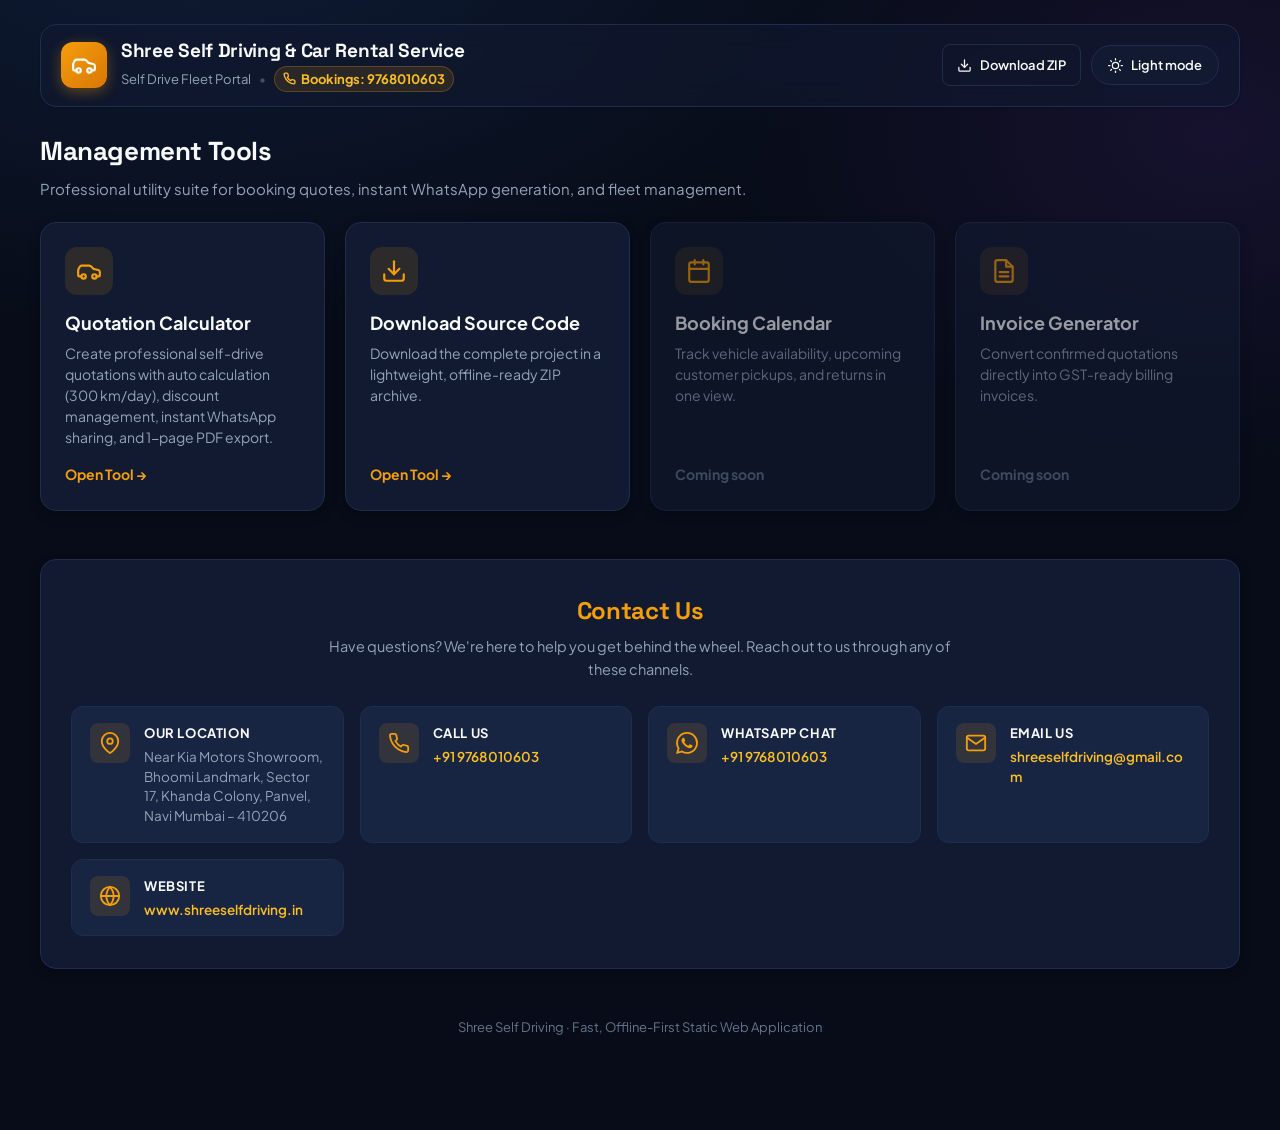
==== index.html @ ed334169 "Add files via upload" ====
<!DOCTYPE html>
<html lang="en">
<head>
<meta charset="utf-8">
<meta name="viewport" content="width=device-width, initial-scale=1">
<title>Shree Self Driving &amp; Car Rental Service - Tools Hub</title>
<link rel="stylesheet" href="styles.css">
<script src="theme.js"></script>
</head>
<body>
<div class="wrap">
  <!-- ================= BRAND BAR ================= -->
  <header class="brandbar">
    <div class="brand-left">
      <div class="brand-icon-badge" aria-hidden="true">
        <svg viewBox="0 0 24 24" fill="none" stroke="currentColor" stroke-width="2" stroke-linecap="round" stroke-linejoin="round">
          <path d="M19 17h2c.6 0 1-.4 1-1v-3c0-.9-.7-1.7-1.5-1.9C18.7 10.6 16 10 16 10s-1.3-1.4-2.2-2.3c-.5-.4-1.1-.7-1.8-.7H5c-.6 0-1.1.4-1.4.9l-1.5 2.8C2.1 10.8 2 11 2 11.2V16c0 .6.4 1 1 1h2"/>
          <circle cx="7" cy="17" r="2"/>
          <circle cx="17" cy="17" r="2"/>
        </svg>
      </div>
      <div class="brand-text">
        <h1>Shree Self Driving &amp; Car Rental Service</h1>
        <p>
          <span>Self Drive Fleet Portal</span>
          <span style="opacity:.4;">&bull;</span>
          <a href="tel:9768010603" class="brand-phone-pill" title="Call for Bookings / Enquiries">
            <svg viewBox="0 0 24 24" width="13" height="13" fill="none" stroke="currentColor" stroke-width="2.5" stroke-linecap="round" stroke-linejoin="round" aria-hidden="true"><path d="M22 16.92v3a2 2 0 0 1-2.18 2 19.79 19.79 0 0 1-8.63-3.07 19.5 19.5 0 0 1-6-6 19.79 19.79 0 0 1-3.07-8.67A2 2 0 0 1 4.11 2h3a2 2 0 0 1 2 1.72 12.84 12.84 0 0 0 .7 2.81 2 2 0 0 1-.45 2.11L8.09 9.91a16 16 0 0 0 6 6l1.27-1.27a2 2 0 0 1 2.11-.45 12.84 12.84 0 0 0 2.81.7A2 2 0 0 1 22 16.92z"/></svg>
            Bookings: 9768010603
          </a>
        </p>
      </div>
    </div>
    <div class="brand-actions">
      <a href="Shree-Quotation-Calculator.zip" download class="btn ghost" style="padding:7px 14px; font-size:13px;" title="Download complete source code ZIP">
        <svg viewBox="0 0 24 24" width="15" height="15" fill="none" stroke="currentColor" stroke-width="2" stroke-linecap="round" stroke-linejoin="round" aria-hidden="true"><path d="M21 15v4a2 2 0 0 1-2 2H5a2 2 0 0 1-2-2v-4"/><polyline points="7 10 12 15 17 10"/><line x1="12" y1="15" x2="12" y2="3"/></svg>
        Download ZIP
      </a>
      <button class="theme-toggle" type="button" data-theme-toggle aria-label="Toggle theme">Light mode</button>
    </div>
  </header>

  <!-- ================= HUB TITLE ================= -->
  <div class="hub-head">
    <h2>Management Tools</h2>
    <p>Professional utility suite for booking quotes, instant WhatsApp generation, and fleet management.</p>
  </div>

  <div class="tool-grid" id="tools"></div>

  <!-- ================= CONTACT US ================= -->
  <section class="contact-section card">
    <div class="contact-head">
      <h2>Contact Us</h2>
      <p>Have questions? We're here to help you get behind the wheel. Reach out to us through any of these channels.</p>
    </div>
    <div class="contact-grid">
      <div class="contact-item">
        <div class="c-icon" aria-hidden="true">
          <svg viewBox="0 0 24 24" fill="none" stroke="currentColor" stroke-width="2" stroke-linecap="round" stroke-linejoin="round"><path d="M21 10c0 7-9 13-9 13s-9-6-9-13a9 9 0 0 1 18 0z"/><circle cx="12" cy="10" r="3"/></svg>
        </div>
        <div class="c-info">
          <h4>Our Location</h4>
          <p>Near Kia Motors Showroom, Bhoomi Landmark, Sector 17, Khanda Colony, Panvel, Navi Mumbai &ndash; 410206</p>
        </div>
      </div>
      <div class="contact-item">
        <div class="c-icon" aria-hidden="true">
          <svg viewBox="0 0 24 24" fill="none" stroke="currentColor" stroke-width="2" stroke-linecap="round" stroke-linejoin="round"><path d="M22 16.92v3a2 2 0 0 1-2.18 2 19.79 19.79 0 0 1-8.63-3.07 19.5 19.5 0 0 1-6-6 19.79 19.79 0 0 1-3.07-8.67A2 2 0 0 1 4.11 2h3a2 2 0 0 1 2 1.72 12.84 12.84 0 0 0 .7 2.81 2 2 0 0 1-.45 2.11L8.09 9.91a16 16 0 0 0 6 6l1.27-1.27a2 2 0 0 1 2.11-.45 12.84 12.84 0 0 0 2.81.7A2 2 0 0 1 22 16.92z"/></svg>
        </div>
        <div class="c-info">
          <h4>Call Us</h4>
          <p><a href="tel:+919768010603">+91 9768010603</a></p>
        </div>
      </div>
      <div class="contact-item">
        <div class="c-icon" aria-hidden="true">
          <svg viewBox="0 0 24 24" fill="currentColor"><path d="M17.472 14.382c-.297-.149-1.758-.867-2.03-.967-.273-.099-.471-.148-.67.15-.197.297-.767.966-.94 1.164-.173.199-.347.223-.644.075-.297-.15-1.255-.463-2.39-1.475-.883-.788-1.48-1.761-1.653-2.059-.173-.297-.018-.458.13-.606.134-.133.298-.347.446-.52.149-.174.198-.298.298-.497.099-.198.05-.371-.025-.52-.075-.149-.669-1.612-.916-2.207-.242-.579-.487-.5-.669-.51-.173-.008-.371-.01-.57-.01-.198 0-.52.074-.792.372-.272.297-1.04 1.016-1.04 2.479 0 1.462 1.065 2.875 1.213 3.074.149.198 2.096 3.2 5.077 4.487.709.306 1.262.489 1.694.625.712.227 1.36.195 1.871.118.571-.085 1.758-.719 2.006-1.413.248-.694.248-1.289.173-1.413-.074-.124-.272-.198-.57-.347m-5.421 7.403h-.004a9.87 9.87 0 01-5.031-1.378l-.361-.214-3.741.982.998-3.648-.235-.374a9.86 9.86 0 01-1.51-5.26c.001-5.45 4.436-9.884 9.888-9.884 2.64 0 5.122 1.03 6.988 2.898a9.825 9.825 0 012.893 6.994c-.003 5.45-4.437 9.884-9.888 9.884m8.413-18.297A11.815 11.815 0 0012.05 0C5.495 0 .16 5.335.157 11.892c0 2.096.547 4.142 1.588 5.945L.057 24l6.305-1.654a11.882 11.882 0 005.683 1.448h.005c6.554 0 11.89-5.335 11.893-11.893a11.821 11.821 0 00-3.48-8.413Z"/></svg>
        </div>
        <div class="c-info">
          <h4>WhatsApp Chat</h4>
          <p><a href="https://wa.me/919768010603" target="_blank" rel="noopener">+91 9768010603</a></p>
        </div>
      </div>
      <div class="contact-item">
        <div class="c-icon" aria-hidden="true">
          <svg viewBox="0 0 24 24" fill="none" stroke="currentColor" stroke-width="2" stroke-linecap="round" stroke-linejoin="round"><path d="M4 4h16c1.1 0 2 .9 2 2v12c0 1.1-.9 2-2 2H4c-1.1 0-2-.9-2-2V6c0-1.1.9-2 2-2z"/><polyline points="22,6 12,13 2,6"/></svg>
        </div>
        <div class="c-info">
          <h4>Email Us</h4>
          <p><a href="mailto:shreeselfdriving@gmail.com">shreeselfdriving@gmail.com</a></p>
        </div>
      </div>
      <div class="contact-item">
        <div class="c-icon" aria-hidden="true">
          <svg viewBox="0 0 24 24" fill="none" stroke="currentColor" stroke-width="2" stroke-linecap="round" stroke-linejoin="round"><circle cx="12" cy="12" r="10"/><line x1="2" y1="12" x2="22" y2="12"/><path d="M12 2a15.3 15.3 0 0 1 4 10 15.3 15.3 0 0 1-4 10 15.3 15.3 0 0 1-4-10 15.3 15.3 0 0 1 4-10z"/></svg>
        </div>
        <div class="c-info">
          <h4>Website</h4>
          <p><a href="https://www.shreeselfdriving.in" target="_blank" rel="noopener">www.shreeselfdriving.in</a></p>
        </div>
      </div>
    </div>
  </section>

  <p class="foot">Shree Self Driving &middot; Fast, Offline-First Static Web Application</p>
</div>

<script>
(function () {
  'use strict';

  var TOOLS = [
    {
      svg: '<svg viewBox="0 0 24 24" fill="none" stroke="currentColor" stroke-width="2" stroke-linecap="round" stroke-linejoin="round"><path d="M19 17h2c.6 0 1-.4 1-1v-3c0-.9-.7-1.7-1.5-1.9C18.7 10.6 16 10 16 10s-1.3-1.4-2.2-2.3c-.5-.4-1.1-.7-1.8-.7H5c-.6 0-1.1.4-1.4.9l-1.5 2.8C2.1 10.8 2 11 2 11.2V16c0 .6.4 1 1 1h2"/><circle cx="7" cy="17" r="2"/><circle cx="17" cy="17" r="2"/></svg>',
      name: 'Quotation Calculator',
      desc: 'Create professional self-drive quotations with auto calculation (300 km/day), discount management, instant WhatsApp sharing, and 1-page PDF export.',
      href: 'quote/index.html'
    },
    {
      svg: '<svg viewBox="0 0 24 24" fill="none" stroke="currentColor" stroke-width="2" stroke-linecap="round" stroke-linejoin="round"><path d="M21 15v4a2 2 0 0 1-2 2H5a2 2 0 0 1-2-2v-4"/><polyline points="7 10 12 15 17 10"/><line x1="12" y1="15" x2="12" y2="3"/></svg>',
      name: 'Download Source Code',
      desc: 'Download the complete project in a lightweight, offline-ready ZIP archive.',
      href: 'Shree-Quotation-Calculator.zip'
    },
    {
      svg: '<svg viewBox="0 0 24 24" fill="none" stroke="currentColor" stroke-width="2" stroke-linecap="round" stroke-linejoin="round"><rect x="3" y="4" width="18" height="18" rx="2" ry="2"/><line x1="16" y1="2" x2="16" y2="6"/><line x1="8" y1="2" x2="8" y2="6"/><line x1="3" y1="10" x2="21" y2="10"/></svg>',
      name: 'Booking Calendar',
      desc: 'Track vehicle availability, upcoming customer pickups, and returns in one view.',
      soon: true
    },
    {
      svg: '<svg viewBox="0 0 24 24" fill="none" stroke="currentColor" stroke-width="2" stroke-linecap="round" stroke-linejoin="round"><path d="M14 2H6a2 2 0 0 0-2 2v16a2 2 0 0 0 2 2h12a2 2 0 0 0 2-2V8z"/><polyline points="14 2 14 8 20 8"/><line x1="16" y1="13" x2="8" y2="13"/><line x1="16" y1="17" x2="8" y2="17"/></svg>',
      name: 'Invoice Generator',
      desc: 'Convert confirmed quotations directly into GST-ready billing invoices.',
      soon: true
    }
  ];

  function esc(s) {
    return String(s == null ? '' : s).replace(/[&<>"']/g, function (c) {
      return { '&': '&amp;', '<': '&lt;', '>': '&gt;', '"': '&quot;', "'": '&#39;' }[c];
    });
  }

  var html = TOOLS.map(function (t) {
    var inner = '<div class="ti" aria-hidden="true">' + t.svg + '</div>' +
      '<h3>' + esc(t.name) + '</h3>' +
      '<p>' + esc(t.desc) + '</p>';
    if (t.soon) {
      return '<div class="card tool-card soon" aria-disabled="true">' + inner +
        '<span class="go">Coming soon</span></div>';
    }
    return '<a class="card tool-card" href="' + esc(t.href) + '">' + inner +
      '<span class="go">Open Tool &rarr;</span></a>';
  }).join('');

  document.getElementById('tools').innerHTML = html;
})();
</script>
</body>
</html>
---- styles.css ----
/* ==========================================================================
   SHREE SELF DRIVING - UI/UX PRO MAX DESIGN SYSTEM
   Automotive Luxury & High-Performance Self-Drive Quotation Calculator
   ========================================================================== */

@import url('https://fonts.googleapis.com/css2?family=Plus+Jakarta+Sans:wght@400;500;600;700;800&family=Space+Grotesk:wght@500;700;800&family=Space+Mono:wght@400;700&display=swap');

:root {
  /* Design System Tokens: Dark Theme (Default) */
  --font-main: 'Plus Jakarta Sans', system-ui, -apple-system, BlinkMacSystemFont, 'Segoe UI', Roboto, sans-serif;
  --font-display: 'Space Grotesk', var(--font-main);
  --font-mono: 'Space Mono', monospace;

  --bg: #070c18;
  --bg-subtle: #0d1527;
  --card: #111a30;
  --card-hover: #15203b;
  --card-surface: #172442;
  --border: #1e2d4d;
  --border-focus: #f59e0b;
  --border-light: rgba(255, 255, 255, 0.08);

  --text-main: #f8fafc;
  --text-muted: #94a3b8;
  --text-dim: #64748b;

  --primary: #1e293b;
  --accent: #f59e0b;
  --accent-hover: #d97706;
  --accent-gold: #fbbf24;
  --accent-glow: rgba(245, 158, 11, 0.22);

  --emerald: #10b981;
  --emerald-hover: #059669;
  --emerald-glow: rgba(16, 185, 129, 0.22);
  --emerald-bg: rgba(16, 185, 129, 0.12);

  --red: #ef4444;
  --red-bg: rgba(239, 68, 68, 0.12);
  --blue: #3b82f6;

  --input-bg: #0a1122;
  --input-border: #213052;
  --input-focus: #f59e0b;

  --shadow-sm: 0 1px 2px rgba(0, 0, 0, 0.2);
  --shadow-md: 0 4px 12px rgba(0, 0, 0, 0.3);
  --shadow-lg: 0 12px 32px rgba(0, 0, 0, 0.45);
  --shadow-glow: 0 0 25px rgba(245, 158, 11, 0.15);

  --radius-sm: 8px;
  --radius-md: 12px;
  --radius-lg: 16px;
  --radius-full: 9999px;

  /* Quotation Card (Pristine Luxury Sheet in both modes) */
  --q-bg: #ffffff;
  --q-text: #0f172a;
  --q-strong: #020617;
  --q-muted: #475569;
  --q-line: #e2e8f0;
  --q-row-hover: #f8fafc;
  --q-sub: #b45309;

  --transition-fast: 150ms cubic-bezier(0.4, 0, 0.2, 1);
  --transition-normal: 250ms cubic-bezier(0.4, 0, 0.2, 1);

  color-scheme: dark;
}

[data-theme="light"] {
  --bg: #f1f5f9;
  --bg-subtle: #e2e8f0;
  --card: #ffffff;
  --card-hover: #ffffff;
  --card-surface: #f8fafc;
  --border: #cbd5e1;
  --border-focus: #b45309;
  --border-light: rgba(0, 0, 0, 0.08);

  --text-main: #020617;
  --text-muted: #1e293b;
  --text-dim: #334155;

  --primary: #f8fafc;
  --accent: #b45309;
  --accent-hover: #92400e;
  --accent-gold: #b45309;
  --accent-glow: rgba(180, 83, 9, 0.2);

  --emerald: #047857;
  --emerald-hover: #065f46;
  --emerald-glow: rgba(4, 120, 87, 0.2);
  --emerald-bg: #d1fae5;

  --red: #b91c1c;
  --red-bg: #fee2e2;
  --blue: #1d4ed8;

  --input-bg: #ffffff;
  --input-border: #94a3b8;
  --input-focus: #b45309;

  --shadow-sm: 0 1px 3px rgba(15, 23, 42, 0.08);
  --shadow-md: 0 4px 14px rgba(15, 23, 42, 0.1);
  --shadow-lg: 0 14px 30px rgba(15, 23, 42, 0.14);
  --shadow-glow: 0 0 25px rgba(180, 83, 9, 0.14);

  --q-bg: #ffffff;
  --q-text: #020617;
  --q-strong: #000000;
  --q-muted: #1e293b;
  --q-line: #cbd5e1;
  --q-row-hover: #f1f5f9;
  --q-sub: #92400e;

  color-scheme: light;
}

[data-theme="light"] input,
[data-theme="light"] select,
[data-theme="light"] textarea {
  color: #020617 !important;
  font-weight: 600 !important;
  border-color: #94a3b8 !important;
}

[data-theme="light"] input::placeholder,
[data-theme="light"] textarea::placeholder {
  color: #64748b !important;
}

[data-theme="light"] .field > label {
  color: #0f172a !important;
  font-weight: 700 !important;
}

[data-theme="light"] .section-title {
  color: #92400e !important;
  font-weight: 800 !important;
  border-bottom-color: #cbd5e1 !important;
}

[data-theme="light"] .field-pill {
  background: #e2e8f0 !important;
  color: #0f172a !important;
  border-color: #94a3b8 !important;
  font-weight: 700 !important;
}

[data-theme="light"] .field-pill.accent {
  background: #fef3c7 !important;
  color: #92400e !important;
  border-color: #f59e0b !important;
}

[data-theme="light"] .chip .k {
  color: #334155 !important;
  font-weight: 800 !important;
}

[data-theme="light"] .chip .v {
  color: #020617 !important;
  font-weight: 800 !important;
}

[data-theme="light"] .q-row .lbl {
  color: #1e293b !important;
  font-weight: 600 !important;
}

[data-theme="light"] .q-row .val {
  color: #020617 !important;
  font-weight: 800 !important;
}

[data-theme="light"] .q-sec-title {
  color: #0f172a !important;
  font-weight: 800 !important;
  background: #f1f5f9 !important;
}

[data-theme="light"] .q-terms li {
  color: #1e293b !important;
  font-weight: 500 !important;
}

[data-theme="light"] .btn.ghost {
  border-color: #94a3b8 !important;
  color: #0f172a !important;
  font-weight: 700 !important;
}

/* ==========================================================================
   Base & Reset
   ========================================================================== */

*, *::before, *::after {
  box-sizing: border-box;
}

html, body {
  margin: 0;
  padding: 0;
  scroll-behavior: smooth;
}

body {
  font-family: var(--font-main);
  background-color: var(--bg);
  color: var(--text-main);
  line-height: 1.55;
  min-height: 100vh;
  -webkit-font-smoothing: antialiased;
  -moz-osx-font-smoothing: grayscale;
  background-image:
    radial-gradient(1200px 700px at 15% -10%, rgba(30, 58, 110, 0.35) 0%, transparent 60%),
    radial-gradient(900px 600px at 95% 15%, rgba(67, 34, 112, 0.25) 0%, transparent 55%),
    radial-gradient(600px 500px at 50% 110%, rgba(245, 158, 11, 0.06) 0%, transparent 60%);
  background-attachment: fixed;
}

[data-theme="light"] body {
  background-image:
    radial-gradient(1200px 700px at 15% -10%, rgba(219, 234, 254, 0.8) 0%, transparent 60%),
    radial-gradient(900px 600px at 95% 15%, rgba(254, 243, 199, 0.7) 0%, transparent 55%);
  background-attachment: fixed;
}

a {
  color: var(--accent);
  text-decoration: none;
  transition: color var(--transition-fast);
}

a:hover {
  color: var(--accent-gold);
}

button, input, select, textarea {
  font-family: inherit;
}

.mono-nums {
  font-variant-numeric: tabular-nums;
  letter-spacing: -0.2px;
}

.wrap {
  max-width: 1240px;
  margin: 0 auto;
  padding: 24px 20px 80px;
}

/* ==========================================================================
   Header & Brandbar
   ========================================================================== */

.brandbar {
  display: flex;
  align-items: center;
  justify-content: space-between;
  gap: 16px;
  padding: 14px 20px;
  background: rgba(17, 26, 48, 0.65);
  backdrop-filter: blur(12px);
  -webkit-backdrop-filter: blur(12px);
  border: 1px solid var(--border);
  border-radius: var(--radius-lg);
  margin-bottom: 24px;
  box-shadow: var(--shadow-sm);
}

[data-theme="light"] .brandbar {
  background: rgba(255, 255, 255, 0.8);
  border-color: var(--border);
}

.brand-left {
  display: flex;
  align-items: center;
  gap: 14px;
}

.brand-icon-badge {
  display: flex;
  align-items: center;
  justify-content: center;
  width: 46px;
  height: 46px;
  border-radius: var(--radius-md);
  background: linear-gradient(135deg, #f59e0b, #d97706);
  color: #ffffff;
  box-shadow: 0 4px 14px rgba(245, 158, 11, 0.35);
  flex-shrink: 0;
}

.brand-icon-badge svg {
  width: 26px;
  height: 26px;
}

.brand-text h1 {
  margin: 0;
  font-family: var(--font-display);
  font-size: 19px;
  font-weight: 800;
  letter-spacing: -0.3px;
  color: var(--text-main);
  line-height: 1.25;
}

.brand-text p {
  margin: 3px 0 0;
  font-size: 13px;
  color: var(--text-muted);
  display: flex;
  align-items: center;
  gap: 8px;
  flex-wrap: wrap;
}

.brand-phone-pill {
  display: inline-flex;
  align-items: center;
  gap: 5px;
  font-weight: 700;
  color: var(--accent-gold);
  background: rgba(245, 158, 11, 0.12);
  padding: 2px 8px;
  border-radius: var(--radius-full);
  border: 1px solid rgba(245, 158, 11, 0.25);
  transition: all var(--transition-fast);
}

.brand-phone-pill:hover {
  background: rgba(245, 158, 11, 0.22);
  color: #ffffff;
}

.brand-actions {
  display: flex;
  align-items: center;
  gap: 10px;
}

/* ==========================================================================
   Buttons & Interactive Elements
   ========================================================================== */

.btn {
  appearance: none;
  border: 1px solid transparent;
  cursor: pointer;
  font-weight: 600;
  font-size: 13.5px;
  padding: 10px 18px;
  min-height: 42px;
  border-radius: var(--radius-sm);
  background: var(--accent);
  color: #111827;
  display: inline-flex;
  align-items: center;
  justify-content: center;
  gap: 8px;
  white-space: nowrap;
  transition: all var(--transition-fast);
  box-shadow: var(--shadow-sm);
  user-select: none;
}

.btn:hover {
  background: var(--accent-hover);
  color: #ffffff;
  transform: translateY(-1.5px);
  box-shadow: 0 6px 16px rgba(245, 158, 11, 0.28);
}

.btn:active {
  transform: translateY(1px);
}

.btn:focus-visible {
  outline: none;
  box-shadow: 0 0 0 3px var(--accent-glow);
}

.btn:disabled {
  opacity: 0.55;
  cursor: not-allowed;
  transform: none !important;
  box-shadow: none !important;
}

.btn.ghost {
  background: transparent;
  border: 1px solid var(--border);
  color: var(--text-main);
  box-shadow: none;
}

.btn.ghost:hover {
  border-color: var(--accent);
  background: rgba(245, 158, 11, 0.08);
  color: var(--accent);
}


.btn-spinner {
  display: inline-block;
  width: 14px;
  height: 14px;
  border: 2.2px solid rgba(255, 255, 255, 0.35);
  border-top-color: #ffffff;
  border-radius: 50%;
  animation: btnSpin 0.65s linear infinite;
  margin-right: 6px;
  vertical-align: -2px;
}

@keyframes btnSpin {
  to { transform: rotate(360deg); }
}

.btn.wa {
  background: linear-gradient(135deg, #10b981 0%, #059669 100%);
  color: #ffffff;
  font-weight: 700;
  box-shadow: 0 4px 14px rgba(16, 185, 129, 0.35);
}

.btn.wa:hover {
  background: linear-gradient(135deg, #059669 0%, #047857 100%);
  box-shadow: 0 8px 20px rgba(16, 185, 129, 0.45);
}

.btn.pdf {
  background: linear-gradient(135deg, #3b82f6 0%, #2563eb 100%);
  color: #ffffff;
  font-weight: 700;
  box-shadow: 0 4px 14px rgba(59, 130, 246, 0.35);
}

.btn.pdf:hover {
  background: linear-gradient(135deg, #2563eb 0%, #1d4ed8 100%);
  box-shadow: 0 8px 20px rgba(59, 130, 246, 0.45);
}

.theme-toggle {
  background: var(--card);
  border: 1px solid var(--border);
  color: var(--text-main);
  border-radius: var(--radius-full);
  padding: 8px 16px;
  font-size: 13px;
  font-weight: 600;
  cursor: pointer;
  display: inline-flex;
  align-items: center;
  gap: 8px;
  min-height: 40px;
  transition: all var(--transition-fast);
}

.theme-toggle:hover {
  border-color: var(--accent);
  color: var(--accent);
  background: var(--card-hover);
}

.theme-toggle:focus-visible {
  outline: none;
  box-shadow: 0 0 0 3px var(--accent-glow);
}

/* ==========================================================================
   Cards & Layout
   ========================================================================== */

.card {
  background: var(--card);
  border: 1px solid var(--border);
  border-radius: var(--radius-lg);
  box-shadow: var(--shadow-md);
  transition: border-color var(--transition-fast), box-shadow var(--transition-fast);
}

.layout {
  display: grid;
  grid-template-columns: 1fr;
  gap: 28px;
  align-items: start;
}

@media (min-width: 1040px) {
  .layout {
    grid-template-columns: minmax(360px, 490px) minmax(0, 1fr);
    gap: 32px;
  }
  .preview-col {
    position: sticky;
    top: 24px;
  }
}

.panel {
  padding: 24px 26px;
  border-radius: var(--radius-lg);
}

/* ==========================================================================
   Form Controls & Modern Input System
   ========================================================================== */

.section-title {
  display: flex;
  align-items: center;
  gap: 8px;
  font-family: var(--font-display);
  font-size: 12px;
  text-transform: uppercase;
  letter-spacing: 1.2px;
  color: var(--accent);
  font-weight: 800;
  margin: 24px 0 14px;
  padding-bottom: 6px;
  border-bottom: 1px solid var(--border-light);
}

.section-title:first-child {
  margin-top: 0;
}

.section-title svg {
  width: 16px;
  height: 16px;
  color: var(--accent);
}

.field {
  margin-bottom: 16px;
  min-width: 0;
}

.field > label {
  display: block;
  font-size: 12.5px;
  font-weight: 600;
  color: var(--text-muted);
  margin-bottom: 6px;
  letter-spacing: 0.2px;
}

input[type="text"],
input[type="number"],
input[type="date"],
input[type="tel"],
textarea,
select {
  width: 100%;
  background: var(--input-bg);
  border: 1px solid var(--input-border);
  color: var(--text-main);
  border-radius: var(--radius-sm);
  padding: 11px 14px;
  font-size: 14.5px;
  font-weight: 500;
  min-height: 44px;
  transition: all var(--transition-fast);
  outline: none;
}

input[type="text"]::placeholder,
input[type="number"]::placeholder,
input[type="tel"]::placeholder,
textarea::placeholder {
  color: var(--text-dim);
  font-size: 13.5px;
}

input:hover, select:hover, textarea:hover {
  border-color: rgba(245, 158, 11, 0.4);
}

input:focus, select:focus, textarea:focus {
  border-color: var(--accent);
  box-shadow: 0 0 0 3px var(--accent-glow);
  background: var(--card-hover);
}

input[readonly] {
  background: rgba(0, 0, 0, 0.15);
  border-color: var(--border);
  cursor: not-allowed;
}

textarea {
  resize: vertical;
  min-height: 120px;
  line-height: 1.5;
}

.grid2 {
  display: grid;
  grid-template-columns: repeat(2, minmax(0, 1fr));
  gap: 14px;
}

/* Balanced Field Header & Badges */
.field-header {
  display: flex;
  justify-content: space-between;
  align-items: center;
  margin-bottom: 6px;
  min-height: 20px;
}

.field-header label {
  margin: 0 !important;
  font-size: 12.5px;
  font-weight: 600;
  color: var(--text-muted);
  letter-spacing: 0.2px;
}

.field-pill {
  font-size: 10.5px;
  font-weight: 700;
  color: var(--text-dim);
  background: rgba(255, 255, 255, 0.05);
  padding: 1px 7px;
  border-radius: var(--radius-full);
  border: 1px solid var(--border-light);
  white-space: nowrap;
}

[data-theme="light"] .field-pill {
  background: rgba(0, 0, 0, 0.04);
  color: var(--text-muted);
}

.field-pill.accent {
  color: var(--accent-gold);
  background: rgba(245, 158, 11, 0.12);
  border-color: rgba(245, 158, 11, 0.28);
}

/* KM Dual Composite Input Control */
.km-composite-input {
  display: flex;
  align-items: center;
  gap: 6px;
  background: var(--input-bg);
  border: 1px solid var(--input-border);
  border-radius: var(--radius-sm);
  padding: 3px 6px;
  min-height: 44px;
  transition: all var(--transition-fast);
}

.km-composite-input:focus-within {
  border-color: var(--accent);
  box-shadow: 0 0 0 3px var(--accent-glow);
  background: var(--card-hover);
}

.km-part-day {
  display: flex;
  align-items: center;
  width: 90px;
  flex-shrink: 0;
  background: rgba(245, 158, 11, 0.08);
  border: 1px solid rgba(245, 158, 11, 0.22);
  border-radius: 6px;
  padding: 0 4px;
}

.km-part-day input {
  width: 100% !important;
  border: none !important;
  background: transparent !important;
  padding: 5px 2px !important;
  min-height: 32px !important;
  font-size: 13.5px !important;
  font-weight: 800 !important;
  color: var(--accent-gold) !important;
  text-align: center !important;
  box-shadow: none !important;
  outline: none !important;
}

.km-arrow {
  color: var(--text-dim);
  font-weight: 800;
  font-size: 13px;
  flex-shrink: 0;
  user-select: none;
}

.km-part-total {
  display: flex;
  align-items: center;
  flex: 1;
  min-width: 0;
}

.km-part-total input {
  width: 100% !important;
  border: none !important;
  background: transparent !important;
  padding: 5px 4px !important;
  min-height: 32px !important;
  font-size: 14px !important;
  font-weight: 700 !important;
  color: var(--text-main) !important;
  box-shadow: none !important;
  outline: none !important;
}

.km-unit {
  font-size: 11px;
  font-weight: 700;
  color: var(--text-dim);
  padding-right: 4px;
  white-space: nowrap;
  user-select: none;
}

/* Date and 12-hour Time Picker System */
.dt {
  display: grid;
  grid-template-columns: minmax(0, 1.25fr) minmax(0, 1fr);
  gap: 10px;
}

.dt-time {
  display: flex;
  align-items: center;
  gap: 5px;
}

.dt-time select {
  padding: 10px 6px;
  text-align: center;
  font-weight: 600;
}

.dt-time .sep {
  color: var(--text-dim);
  font-weight: 800;
  font-size: 15px;
}

.dt-time .dt-hour { flex: 1; }
.dt-time .dt-min { flex: 1; }
.dt-time .dt-ampm { flex: 1.2; font-weight: 700; color: var(--accent); }

/* ==========================================================================
   Summary Widgets & Action Strip
   ========================================================================== */

.summary {
  display: grid;
  grid-template-columns: repeat(4, 1fr);
  gap: 10px;
  margin-bottom: 16px;
}

.chip {
  background: var(--card);
  border: 1px solid var(--border);
  border-radius: var(--radius-md);
  padding: 10px 14px;
  display: flex;
  flex-direction: column;
  justify-content: center;
  transition: all var(--transition-fast);
}

.chip:hover {
  border-color: rgba(245, 158, 11, 0.35);
  transform: translateY(-1px);
}

.chip .k {
  font-size: 10.5px;
  font-weight: 700;
  color: var(--text-muted);
  text-transform: uppercase;
  letter-spacing: 0.8px;
  margin-bottom: 2px;
}

.chip .v {
  font-size: 18px;
  font-weight: 800;
  color: var(--text-main);
  line-height: 1.2;
}

.actions {
  display: grid;
  grid-template-columns: 1fr 1fr;
  gap: 12px;
  margin-bottom: 20px;
}

.actions .btn {
  width: 100%;
  min-height: 44px;
}

.banner {
  display: none;
  gap: 10px;
  align-items: center;
  background: var(--red-bg);
  border: 1px solid rgba(239, 68, 68, 0.4);
  color: var(--red);
  border-radius: var(--radius-sm);
  padding: 12px 16px;
  margin-bottom: 16px;
  font-size: 13.5px;
  font-weight: 600;
  animation: slideDown 0.2s ease-out;
}

.banner.show {
  display: flex;
}

@keyframes slideDown {
  from { opacity: 0; transform: translateY(-6px); }
  to { opacity: 1; transform: translateY(0); }
}

/* ==========================================================================
   Quotation Preview Card (Master Luxury Sheet - Reference 1-Page A4 Design)
   ========================================================================== */

.quote-card {
  padding: 22px 24px 24px;
  background: #ffffff !important;
  color: #0f172a !important;
  border-radius: var(--radius-lg);
  box-shadow: 0 10px 30px rgba(0, 0, 0, 0.12);
  border: 1.5px solid #cbd5e1;
  font-size: 13px;
  position: relative;
  overflow: hidden;
  box-sizing: border-box;
  transition: all var(--transition-normal);
}

.q-ref-header {
  display: flex;
  justify-content: space-between;
  align-items: flex-start;
  padding-bottom: 8px;
  border-bottom: 2px solid #0f172a;
  margin-bottom: 8px;
  gap: 12px;
  box-sizing: border-box;
}

.q-ref-brand {
  flex: 1;
  min-width: 0;
  word-break: break-word;
}

.q-ref-brand-title {
  font-size: 16.5px;
  font-weight: 800;
  color: #0f172a;
  margin: 0 0 2px 0;
  text-transform: uppercase;
  letter-spacing: 0.3px;
  line-height: 1.2;
  word-break: break-word;
}

.q-ref-brand-loc {
  font-size: 10.5px;
  color: #475569;
  margin: 1px 0;
  line-height: 1.35;
  word-break: break-word;
}

.q-ref-brand-sub {
  font-size: 10.5px;
  color: #475569;
  margin: 1px 0;
  line-height: 1.35;
  word-break: break-word;
}

.q-ref-brand-sub b {
  color: #0f172a;
}

.q-ref-brand-web {
  font-size: 10.5px;
  color: #2563eb;
  font-weight: 600;
  margin-top: 1px;
  word-break: break-word;
}

.q-ref-right {
  text-align: right;
  flex-shrink: 0;
}

.q-ref-badge {
  font-size: 19px;
  font-weight: 900;
  color: #2563eb;
  letter-spacing: 1px;
  text-transform: uppercase;
  margin: 0 0 4px 0;
  line-height: 1;
}

.q-ref-validity {
  display: inline-block;
  background: #fef2f2;
  border: 1px solid #f87171;
  color: #dc2626;
  font-size: 10.5px;
  font-weight: 700;
  padding: 2.5px 9px;
  border-radius: 999px;
  white-space: nowrap;
}

.q-ref-grid2 {
  display: grid;
  grid-template-columns: minmax(0, 1fr) minmax(0, 1fr);
  gap: 8px;
  margin-bottom: 8px;
  box-sizing: border-box;
}

.q-ref-card {
  background: #ffffff;
  border: 1px solid #cbd5e1;
  border-radius: 6px;
  overflow: hidden;
  box-sizing: border-box;
  min-width: 0;
  display: flex;
  flex-direction: column;
}

.q-ref-card-head {
  background: #f1f5f9;
  border-bottom: 1px solid #cbd5e1;
  border-left: 3.5px solid #2563eb;
  padding: 5px 8px;
  font-size: 10.5px;
  font-weight: 800;
  color: #0f172a;
  text-transform: uppercase;
  letter-spacing: 0.3px;
  word-break: break-word;
}

.q-ref-card-body {
  padding: 3px 6px;
  box-sizing: border-box;
  flex: 1;
}

.q-ref-row {
  display: flex;
  justify-content: space-between;
  align-items: flex-start;
  padding: 3px 3px;
  border-bottom: 1px dotted #e2e8f0;
  font-size: 10.5px;
  gap: 6px;
  box-sizing: border-box;
}

.q-ref-row:last-child {
  border-bottom: none;
}

.q-lbl {
  color: #475569;
  font-weight: 600;
  font-size: 10.5px;
  flex-shrink: 0;
  max-width: 44%;
  word-break: break-word;
  line-height: 1.3;
}

.q-val {
  color: #0f172a;
  font-weight: 700;
  font-size: 10.5px;
  text-align: right;
  flex: 1;
  min-width: 0;
  word-break: break-word;
  overflow-wrap: anywhere;
  font-variant-numeric: tabular-nums;
  line-height: 1.3;
}

.q-ref-table-card {
  background: #ffffff;
  border: 1px solid #cbd5e1;
  border-radius: 6px;
  overflow: hidden;
  margin-bottom: 8px;
  box-sizing: border-box;
  min-width: 0;
}

.q-ref-table-header {
  display: flex;
  justify-content: space-between;
  align-items: center;
  background: #f1f5f9;
  border-bottom: 1px solid #cbd5e1;
  padding: 5px 10px;
  font-size: 10.5px;
  font-weight: 800;
  color: #334155;
  text-transform: uppercase;
  letter-spacing: 0.3px;
  gap: 10px;
  box-sizing: border-box;
}

.q-ref-table-header span:first-child {
  flex: 1;
  min-width: 0;
}

.q-ref-table-header span:last-child {
  flex-shrink: 0;
  text-align: right;
}

.q-ref-table-body {
  padding: 0;
}

.q-ref-trow {
  display: flex;
  justify-content: space-between;
  align-items: center;
  padding: 4px 10px;
  border-bottom: 1px solid #f1f5f9;
  font-size: 10.5px;
  color: #334155;
  gap: 10px;
  box-sizing: border-box;
}

.q-ref-trow:last-child {
  border-bottom: none;
}

.q-ref-trow > span:first-child {
  flex: 1;
  min-width: 0;
  word-break: break-word;
  overflow-wrap: break-word;
  line-height: 1.3;
}

.q-ref-trow .q-val {
  flex-shrink: 0;
  text-align: right;
  white-space: nowrap;
}

.q-ref-trow.bold {
  font-weight: 800;
  background: #f8fafc;
  color: #0f172a;
}

.q-ref-trow.credit {
  color: #16a34a;
  font-weight: 700;
}

.q-ref-payable-bar {
  background: #0f172a;
  color: #ffffff;
  border-radius: 6px;
  padding: 8px 14px;
  display: flex;
  justify-content: space-between;
  align-items: center;
  margin-bottom: 8px;
  box-sizing: border-box;
  gap: 10px;
}

.q-ref-payable-lbl {
  font-size: 11.5px;
  font-weight: 800;
  color: #ffffff;
  letter-spacing: 0.3px;
  display: flex;
  align-items: center;
  gap: 6px;
  flex: 1;
  min-width: 0;
  word-break: break-word;
}

.q-ref-payable-amt {
  font-size: 17px;
  font-weight: 900;
  color: #ffffff;
  font-variant-numeric: tabular-nums;
  flex-shrink: 0;
  white-space: nowrap;
}

.q-ref-bullets {
  margin: 0;
  padding: 5px 8px 5px 18px;
  list-style-type: disc;
  box-sizing: border-box;
}

.q-ref-bullets li {
  font-size: 10px;
  color: #334155;
  line-height: 1.4;
  margin-bottom: 2.5px;
  word-break: break-word;
  overflow-wrap: break-word;
}

.q-ref-bullets li:last-child {
  margin-bottom: 0;
}

.q-ref-sign-grid {
  display: grid;
  grid-template-columns: minmax(0, 1.35fr) minmax(0, 0.95fr);
  gap: 10px;
  margin-bottom: 8px;
  box-sizing: border-box;
}

.q-ref-paymodes {
  background: #f8fafc;
  border: 1px solid #cbd5e1;
  border-radius: 6px;
  padding: 6px 9px;
  box-sizing: border-box;
}

.q-ref-pay-title {
  font-size: 10px;
  font-weight: 800;
  color: #0f172a;
  margin-bottom: 3px;
  text-transform: uppercase;
  letter-spacing: 0.3px;
}

.q-ref-pay-desc {
  font-size: 9.5px;
  color: #475569;
  line-height: 1.4;
  word-break: break-word;
  overflow-wrap: break-word;
}

.q-ref-pay-desc b {
  color: #0f172a;
}

.q-ref-signbox {
  background: #ffffff;
  border: 1px dashed #94a3b8;
  border-radius: 6px;
  padding: 6px 9px;
  text-align: center;
  display: flex;
  flex-direction: column;
  justify-content: space-between;
  box-sizing: border-box;
  min-height: 60px;
}

.q-ref-sign-title {
  font-size: 9px;
  font-weight: 800;
  color: #334155;
  letter-spacing: 0.2px;
  text-transform: uppercase;
}

.q-ref-sign-space {
  font-size: 9.5px;
  color: #94a3b8;
  font-style: italic;
  margin: 4px 0;
}

.q-ref-sign-date {
  font-size: 9px;
  font-weight: 600;
  color: #64748b;
  text-align: right;
}

.q-ref-thankyou {
  text-align: center;
  font-size: 10.5px;
  font-weight: 700;
  color: #1e293b;
  margin: 6px 0 4px 0;
  word-break: break-word;
}

.q-ref-footer {
  display: flex;
  justify-content: space-between;
  align-items: center;
  border-top: 1px solid #cbd5e1;
  padding-top: 5px;
  font-size: 9.5px;
  color: #64748b;
  gap: 10px;
  box-sizing: border-box;
}

.q-ref-footer span:first-child {
  flex: 1;
  min-width: 0;
  word-break: break-word;
}

.q-ref-footer span:last-child {
  flex-shrink: 0;
  text-align: right;
  font-weight: 700;
}

.q-ref-header,
.q-ref-grid2,
.q-ref-card,
.q-ref-table-card,
.q-ref-payable-bar,
.q-ref-sign-grid,
.q-ref-footer {
  page-break-inside: avoid !important;
  break-inside: avoid !important;
}

.quote-card::before {
  content: "";
  position: absolute;
  top: 0;
  left: 0;
  right: 0;
  height: 6px;
  background: linear-gradient(90deg, #d97706, #f59e0b, #fbbf24, #d97706);
}

.q-head {
  text-align: center;
  padding-top: 6px;
  margin-bottom: 12px;
}

.q-head .q-emoji {
  display: inline-flex;
  align-items: center;
  justify-content: center;
  width: 48px;
  height: 48px;
  background: #f8fafc;
  border-radius: var(--radius-full);
  margin-bottom: 8px;
  color: #d97706;
  border: 1px solid #e2e8f0;
}

.q-head .q-emoji svg {
  width: 28px;
  height: 28px;
}

.q-head h2 {
  margin: 0 0 4px;
  font-family: var(--font-display);
  font-size: 19px;
  font-weight: 800;
  letter-spacing: -0.2px;
  color: var(--q-strong);
}

.q-sub {
  display: inline-block;
  font-family: var(--font-mono);
  text-transform: uppercase;
  letter-spacing: 2px;
  font-size: 11px;
  font-weight: 700;
  color: var(--q-sub);
  background: #fef3c7;
  padding: 3px 10px;
  border-radius: var(--radius-full);
}

.q-div {
  height: 2px;
  margin: 16px 0;
  border-radius: 2px;
  background: linear-gradient(90deg, transparent, #f59e0b, transparent);
  opacity: 0.6;
}

.q-sec-title {
  font-family: var(--font-display);
  font-weight: 800;
  font-size: 12px;
  margin: 14px 0 8px;
  color: #1e293b;
  background: #f8fafc;
  border-left: 3.5px solid #f59e0b;
  padding: 5px 10px;
  border-radius: 0 6px 6px 0;
  letter-spacing: 0.4px;
}

.q-row {
  display: flex;
  justify-content: space-between;
  align-items: center;
  gap: 16px;
  padding: 6px 4px;
  border-bottom: 1px dashed #e2e8f0;
}

.q-row:last-child {
  border-bottom: none;
}

.q-row:hover {
  background: var(--q-row-hover);
}

.q-row .lbl {
  color: var(--q-muted);
  font-size: 13.5px;
}

.q-row .val {
  font-weight: 600;
  text-align: right;
  font-variant-numeric: tabular-nums;
  white-space: nowrap;
  color: var(--q-strong);
  font-size: 14px;
}

.q-row.lblbold .lbl {
  font-weight: 700;
  color: var(--q-strong);
}

.q-row.total {
  background: #f1f5f9;
  padding: 8px 10px;
  border-radius: var(--radius-sm);
  margin: 6px 0;
  border-bottom: none;
}

.q-row.total .lbl, .q-row.total .val {
  font-weight: 800;
  color: #0f172a;
  font-size: 14.5px;
}

.q-row.credit .val {
  color: #b45309;
  font-weight: 700;
}

.q-payable {
  text-align: center;
  font-size: 16px;
  font-weight: 800;
  color: #065f46;
  background: linear-gradient(135deg, #ecfdf5 0%, #d1fae5 100%);
  border: 2px solid #10b981;
  border-radius: var(--radius-md);
  padding: 14px 18px;
  margin: 16px 0;
  box-shadow: 0 6px 20px rgba(16, 185, 129, 0.16);
  display: flex;
  align-items: center;
  justify-content: center;
  gap: 10px;
}

.q-payable .amt {
  color: #047857;
  font-size: 24px;
  font-weight: 900;
  letter-spacing: -0.3px;
}


/* Quotation Special Notes / Instructions */
.q-note-box {
  background: #fffbeb;
  border: 1px solid #fde68a;
  border-left: 4px solid #f59e0b;
  border-radius: var(--radius-sm);
  padding: 12px 14px;
  margin: 14px 0;
}

.q-note-title {
  display: flex;
  align-items: center;
  gap: 6px;
  font-family: var(--font-display);
  font-size: 11px;
  font-weight: 800;
  color: #b45309;
  letter-spacing: 0.6px;
  text-transform: uppercase;
  margin-bottom: 5px;
}

.q-note-title svg {
  width: 14px;
  height: 14px;
}

.q-note-list {
  margin: 0;
  padding-left: 0;
  list-style: none;
}

.q-note-list li {
  font-size: 12.5px;
  color: #1e293b;
  padding: 2px 0 2px 14px;
  position: relative;
  line-height: 1.4;
}

.q-note-list li::before {
  content: "•";
  position: absolute;
  left: 2px;
  color: #d97706;
  font-weight: 900;
}

.q-terms {
  margin: 6px 0 0;
  padding-left: 0;
  list-style: none;
}

.q-terms li {
  padding: 4px 0 4px 20px;
  position: relative;
  color: var(--q-muted);
  font-size: 12.5px;
  line-height: 1.45;
}

.q-terms li::before {
  content: "";
  position: absolute;
  left: 4px;
  top: 9px;
  width: 6px;
  height: 6px;
  border-radius: 50%;
  background: #f59e0b;
}

.q-thanks {
  text-align: center;
  margin-top: 14px;
  padding-top: 12px;
  border-top: 1px solid var(--q-line);
}

.q-thanks .big {
  font-family: var(--font-display);
  font-weight: 800;
  font-size: 15px;
  color: var(--q-strong);
  margin-bottom: 2px;
}

.q-phone {
  text-align: center;
  font-size: 13px;
  color: #ffffff;
  background: #0f172a;
  border-radius: var(--radius-full);
  padding: 7px 18px;
  display: inline-block;
  margin: 10px auto 0;
  font-weight: 700;
  box-shadow: 0 4px 12px rgba(15, 23, 42, 0.25);
}

.q-phone b {
  color: #fbbf24;
}

.q-empty-state {
  text-align: center;
  padding: 56px 24px;
  color: var(--q-muted);
}

.q-empty-state .empty-icon {
  width: 64px;
  height: 64px;
  margin: 0 auto 16px;
  color: #f59e0b;
  display: flex;
  align-items: center;
  justify-content: center;
  background: #fef3c7;
  border-radius: var(--radius-full);
}

.q-empty-state h3 {
  margin: 0 0 8px;
  font-family: var(--font-display);
  color: var(--q-strong);
  font-size: 19px;
  font-weight: 700;
}

.q-empty-state p {
  margin: 0 auto;
  font-size: 14px;
  color: var(--q-muted);
  max-width: 360px;
  line-height: 1.5;
}

/* ==========================================================================
   Contact Us Section (Executive Multi-Channel)
   ========================================================================== */

.contact-section {
  margin-top: 48px;
  padding: 32px 30px;
}

.contact-head {
  text-align: center;
  max-width: 640px;
  margin: 0 auto 26px;
}

.contact-head h2 {
  font-family: var(--font-display);
  font-size: 24px;
  font-weight: 800;
  margin: 0 0 6px;
  letter-spacing: -0.3px;
  color: var(--accent);
}

.contact-head p {
  margin: 0;
  color: var(--text-muted);
  font-size: 14.5px;
}

.contact-grid {
  display: grid;
  grid-template-columns: repeat(auto-fit, minmax(220px, 1fr));
  gap: 16px;
}

.contact-item {
  display: flex;
  align-items: flex-start;
  gap: 14px;
  background: var(--card-surface);
  border: 1px solid var(--border);
  padding: 16px 18px;
  border-radius: var(--radius-md);
  transition: all var(--transition-fast);
}

.contact-item:hover {
  transform: translateY(-2.5px);
  border-color: var(--accent);
  box-shadow: var(--shadow-md);
}

.contact-item .c-icon {
  display: flex;
  align-items: center;
  justify-content: center;
  width: 40px;
  height: 40px;
  border-radius: var(--radius-sm);
  background: rgba(245, 158, 11, 0.12);
  color: var(--accent);
  flex-shrink: 0;
}

.contact-item .c-icon svg {
  width: 22px;
  height: 22px;
}

.contact-item .c-info {
  flex: 1;
  min-width: 0;
}

.contact-item h4 {
  margin: 0 0 4px;
  font-size: 13px;
  color: var(--text-main);
  font-weight: 700;
  text-transform: uppercase;
  letter-spacing: 0.6px;
}

.contact-item p {
  margin: 0;
  font-size: 13.5px;
  color: var(--text-muted);
  line-height: 1.45;
  word-break: break-word;
}

.contact-item a {
  color: var(--accent-gold);
  font-weight: 600;
  display: inline-flex;
  align-items: center;
  gap: 4px;
}

.contact-item a:hover {
  color: #ffffff;
  text-decoration: underline;
}

/* ==========================================================================
   Tools Hub (Landing Page Grid)
   ========================================================================== */

.hub-head {
  margin: 20px 0 22px;
}

.hub-head h2 {
  font-family: var(--font-display);
  font-size: 26px;
  font-weight: 800;
  margin: 0 0 6px;
  letter-spacing: -0.4px;
}

.hub-head p {
  margin: 0;
  color: var(--text-muted);
  font-size: 15px;
}

.tool-grid {
  display: grid;
  grid-template-columns: repeat(auto-fill, minmax(260px, 1fr));
  gap: 20px;
}

.tool-card {
  display: flex;
  flex-direction: column;
  text-decoration: none;
  color: inherit;
  padding: 24px;
  transition: all var(--transition-fast);
}

.tool-card:hover {
  transform: translateY(-3px);
  border-color: var(--accent);
  box-shadow: 0 10px 24px rgba(0, 0, 0, 0.25);
}

.tool-card .ti {
  display: flex;
  align-items: center;
  justify-content: center;
  width: 48px;
  height: 48px;
  border-radius: var(--radius-md);
  background: rgba(245, 158, 11, 0.12);
  color: var(--accent);
  margin-bottom: 14px;
}

.tool-card .ti svg {
  width: 26px;
  height: 26px;
}

.tool-card h3 {
  margin: 0 0 6px;
  font-size: 18px;
  font-weight: 700;
  color: var(--text-main);
}

.tool-card p {
  margin: 0;
  color: var(--text-muted);
  font-size: 14px;
  line-height: 1.5;
  flex: 1;
}

.tool-card .go {
  margin-top: 16px;
  font-weight: 700;
  color: var(--accent);
  font-size: 14px;
  display: flex;
  align-items: center;
  gap: 6px;
}

.tool-card.soon {
  opacity: 0.6;
  cursor: not-allowed;
}

.tool-card.soon:hover {
  transform: none;
  border-color: var(--border);
  box-shadow: var(--shadow-md);
}

.tool-card.soon .go {
  color: var(--text-dim);
}

.foot {
  text-align: center;
  color: var(--text-dim);
  font-size: 13px;
  margin-top: 48px;
}

/* ==========================================================================
   Modal Dialog & Feedback Toasts
   ========================================================================== */

.modal-backdrop {
  position: fixed;
  top: 0;
  left: 0;
  width: 100%;
  height: 100%;
  background: rgba(0, 0, 0, 0.7);
  display: flex;
  align-items: center;
  justify-content: center;
  z-index: 1000;
  padding: 16px;
  backdrop-filter: blur(6px);
  -webkit-backdrop-filter: blur(6px);
  animation: modalFadeIn 0.2s cubic-bezier(0.16, 1, 0.3, 1);
}

.modal-box {
  width: 100%;
  max-width: 500px;
  padding: 28px;
  max-height: 90vh;
  overflow-y: auto;
  border-radius: var(--radius-lg);
  box-shadow: 0 25px 50px -12px rgba(0, 0, 0, 0.5);
  border: 1px solid var(--border);
}

@keyframes modalFadeIn {
  from { opacity: 0; transform: scale(0.96); }
  to { opacity: 1; transform: scale(1); }
}

/* Toast Message */
#vehMsg {
  border-radius: var(--radius-sm);
  animation: slideDown 0.25s ease-out;
}

/* ==========================================================================
   Mobile Bottom Quick Navigation
   ========================================================================== */

.mobile-preview-bar {
  display: none;
}

@media (max-width: 1039px) {
  .mobile-preview-bar {
    display: flex;
    position: fixed;
    bottom: 0;
    left: 0;
    right: 0;
    background: rgba(17, 26, 48, 0.94);
    backdrop-filter: blur(14px);
    -webkit-backdrop-filter: blur(14px);
    border-top: 1px solid var(--border);
    padding: 10px 16px;
    z-index: 100;
    align-items: center;
    justify-content: space-between;
    box-shadow: 0 -4px 16px rgba(0, 0, 0, 0.3);
  }

  [data-theme="light"] .mobile-preview-bar {
    background: rgba(255, 255, 255, 0.95);
  }

  .mobile-preview-bar .mp-info {
    font-size: 12px;
    color: var(--text-muted);
  }

  .mobile-preview-bar .mp-amt {
    font-size: 18px;
    font-weight: 800;
    color: var(--emerald);
  }

  .mobile-preview-bar .btn {
    min-height: 38px;
    padding: 8px 14px;
    font-size: 13px;
  }
}

/* ==========================================================================
   Responsive Adaptations
   ========================================================================== */

@media (max-width: 768px) {
  .summary {
    grid-template-columns: repeat(2, 1fr);
  }
  .actions {
    grid-template-columns: 1fr 1fr;
  }
}

@media (max-width: 580px) {
  .wrap {
    padding: 14px 12px 64px;
  }
  .brandbar {
    flex-direction: column;
    align-items: flex-start;
    padding: 14px;
  }
  .brand-actions {
    width: 100%;
    justify-content: space-between;
    margin-top: 4px;
  }
  .grid2 {
    grid-template-columns: 1fr;
  }
  .dt {
    grid-template-columns: 1fr;
  }
  .actions {
    grid-template-columns: 1fr;
  }
  .quote-card {
    padding: 20px 16px;
  }
  .panel {
    padding: 18px 16px;
  }
}

/* Accessibility: Respect Reduced Motion */
@media (prefers-reduced-motion: reduce) {
  *, *::before, *::after {
    animation-duration: 0.01ms !important;
    animation-iteration-count: 1 !important;
    transition-duration: 0.01ms !important;
    scroll-behavior: auto !important;
  }
}

/* ==========================================================================
   Full-Size Executive A4 PDF Print Stylesheet
   ========================================================================== */

@page {
  size: A4 portrait;
  margin: 6mm 8mm;
}

@media print {
  html, body {
    background: #ffffff !important;
    color: #0f172a !important;
    font-size: 11px !important;
    line-height: 1.35 !important;
    width: 100% !important;
    height: auto !important;
    margin: 0 !important;
    padding: 0 !important;
  }

  .brandbar, .panel, .actions, .summary, .banner, .theme-toggle,
  .modal-backdrop, .contact-section, .mobile-preview-bar, .foot,
  #btnDeleteVehicle, #btnAddVehicle, #btnSaveVehicle, .q-thanks,
  .q-empty-state, .q-head .q-emoji {
    display: none !important;
  }

  .wrap, .layout, .preview-col {
    max-width: none !important;
    width: 100% !important;
    padding: 0 !important;
    margin: 0 !important;
    display: block !important;
    position: static !important;
  }

  .quote-card {
    box-shadow: none !important;
    border: none !important;
    border-radius: 0 !important;
    padding: 4px 6px !important;
    font-size: 11px !important;
    background: #ffffff !important;
    print-color-adjust: exact !important;
    -webkit-print-color-adjust: exact !important;
    page-break-inside: avoid !important;
    position: static !important;
    width: 100% !important;
    box-sizing: border-box !important;
  }

  .quote-card::before {
    display: none !important;
  }

  .q-head {
    background: linear-gradient(135deg, #0f172a 0%, #1e293b 100%) !important;
    color: #ffffff !important;
    padding: 14px 18px !important;
    border-radius: 8px !important;
    margin-bottom: 12px !important;
    print-color-adjust: exact !important;
    -webkit-print-color-adjust: exact !important;
  }

  .q-head .q-emoji {
    display: none !important;
  }

  .q-head h2 {
    font-size: 18px !important;
    color: #ffffff !important;
    margin: 0 !important;
    letter-spacing: 0.5px !important;
  }

  .q-head .q-sub {
    color: #fbbf24 !important;
    background: transparent !important;
    font-size: 11px !important;
    letter-spacing: 2px !important;
    font-weight: 700 !important;
    padding: 0 !important;
    margin-top: 2px !important;
  }

  .q-div {
    display: none !important;
  }

  .q-sec-title {
    font-size: 12px !important;
    font-weight: 800 !important;
    margin: 10px 0 5px !important;
    color: #0f172a !important;
    background: #f1f5f9 !important;
    border-left: 3.5px solid #d97706 !important;
    padding: 4px 8px !important;
    border-radius: 0 4px 4px 0 !important;
    print-color-adjust: exact !important;
    -webkit-print-color-adjust: exact !important;
  }

  .q-row {
    padding: 4px 6px !important;
    border-bottom: 1px dotted #e2e8f0 !important;
    display: flex !important;
    justify-content: space-between !important;
    align-items: center !important;
  }

  .q-row:last-child {
    border-bottom: none !important;
  }

  .q-row .lbl {
    color: #334155 !important;
    font-size: 11.5px !important;
    font-weight: 500 !important;
  }

  .q-row .val {
    color: #0f172a !important;
    font-weight: 700 !important;
    font-size: 11.5px !important;
  }

  .q-row.total {
    background: #f8fafc !important;
    border-top: 1px solid #cbd5e1 !important;
    border-bottom: 1px solid #cbd5e1 !important;
    font-weight: 800 !important;
    padding: 5px 8px !important;
    margin: 4px 0 !important;
    print-color-adjust: exact !important;
    -webkit-print-color-adjust: exact !important;
  }

  .q-row.total .lbl, .q-row.total .val {
    color: #0f172a !important;
    font-weight: 800 !important;
    font-size: 12.5px !important;
  }

  .q-row.credit .val {
    color: #b45309 !important;
  }

  .q-payable {
    background: linear-gradient(135deg, #ecfdf5 0%, #d1fae5 100%) !important;
    border: 2px solid #059669 !important;
    border-radius: 8px !important;
    padding: 10px 14px !important;
    margin: 12px 0 !important;
    text-align: center !important;
    color: #065f46 !important;
    font-size: 14.5px !important;
    font-weight: 900 !important;
    print-color-adjust: exact !important;
    -webkit-print-color-adjust: exact !important;
  }

  .q-payable .amt {
    color: #047857 !important;
    font-size: 20px !important;
    font-weight: 900 !important;
  }

  .q-note-box {
    display: block !important;
    background: #fffbeb !important;
    border: 1.5px solid #f59e0b !important;
    padding: 8px 12px !important;
    margin: 10px 0 !important;
    border-radius: 6px !important;
    print-color-adjust: exact !important;
    -webkit-print-color-adjust: exact !important;
  }

  .q-note-title {
    font-size: 11px !important;
    font-weight: 800 !important;
    color: #b45309 !important;
    margin-bottom: 3px !important;
  }

  .q-note-list li {
    font-size: 10.5px !important;
    color: #1e293b !important;
    padding: 1px 0 1px 12px !important;
    line-height: 1.3 !important;
  }

  .q-terms {
    margin: 4px 0 !important;
    padding-left: 2px !important;
  }

  .q-terms li {
    font-size: 10.5px !important;
    color: #334155 !important;
    padding: 1.5px 0 1.5px 14px !important;
    line-height: 1.35 !important;
  }

  .q-terms li::before {
    top: 6px !important;
    width: 4px !important;
    height: 4px !important;
    background: #d97706 !important;
    print-color-adjust: exact !important;
    -webkit-print-color-adjust: exact !important;
  }

  .q-thanks {
    margin-top: 10px !important;
    padding-top: 8px !important;
    text-align: center !important;
  }

  .q-thanks .big {
    font-size: 12px !important;
    font-weight: 800 !important;
    color: #0f172a !important;
  }

  .q-thanks .small {
    font-size: 10px !important;
  }

  .q-phone {
    display: inline-block !important;
    background: #0f172a !important;
    color: #ffffff !important;
    padding: 5px 16px !important;
    border-radius: 999px !important;
    font-size: 11px !important;
    font-weight: 800 !important;
    letter-spacing: 0.3px !important;
    margin-top: 6px !important;
    print-color-adjust: exact !important;
    -webkit-print-color-adjust: exact !important;
  }
}
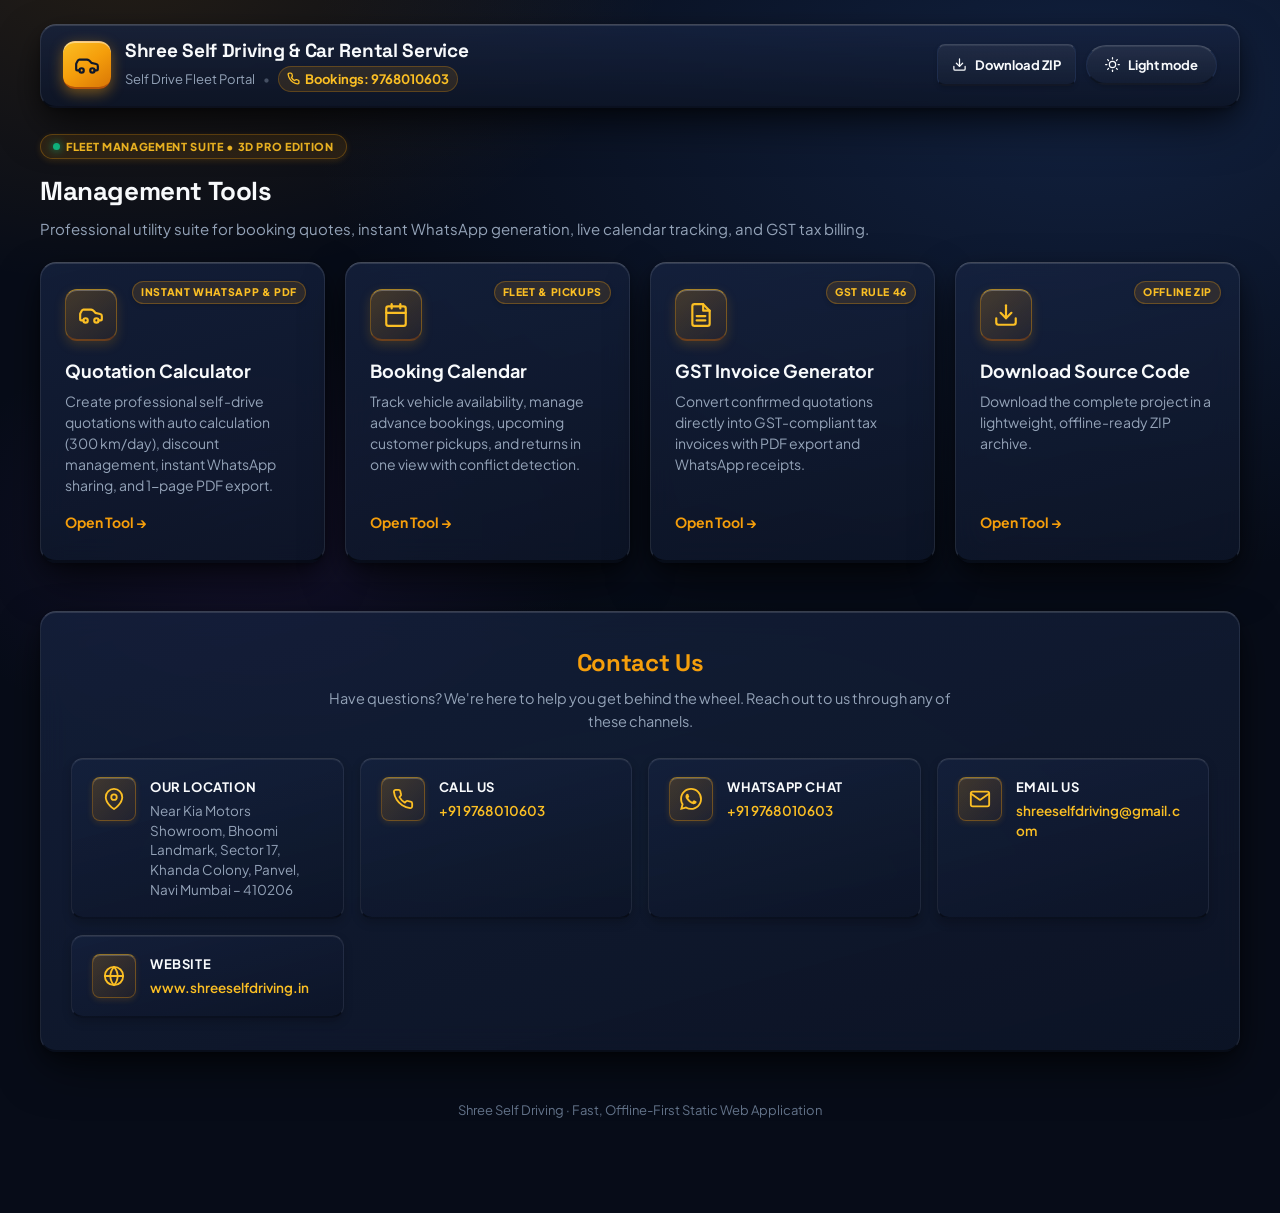
==== commit 3a780c12: "Upgrade 2.0: 3D Premium UI, Booking Calendar, GST Invoices, and Auto-sync" ====
--- a/index.html
+++ b/index.html
@@ -42,8 +42,12 @@
 
   <!-- ================= HUB TITLE ================= -->
   <div class="hub-head">
+    <div style="display:inline-flex; align-items:center; gap:6px; background:rgba(245,158,11,0.12); border:1px solid rgba(245,158,11,0.3); border-radius:20px; padding:3px 12px; font-size:11px; font-weight:800; color:var(--accent-gold); text-transform:uppercase; letter-spacing:0.06em; margin-bottom:12px; box-shadow:0 2px 6px rgba(245,158,11,0.15);">
+      <span style="display:inline-block; width:7px; height:7px; border-radius:50%; background:var(--emerald); box-shadow:0 0 8px var(--emerald);"></span>
+      Fleet Management Suite &bull; 3D Pro Edition
+    </div>
     <h2>Management Tools</h2>
-    <p>Professional utility suite for booking quotes, instant WhatsApp generation, and fleet management.</p>
+    <p>Professional utility suite for booking quotes, instant WhatsApp generation, live calendar tracking, and GST tax billing.</p>
   </div>
 
   <div class="tool-grid" id="tools"></div>
@@ -114,26 +118,30 @@
     {
       svg: '<svg viewBox="0 0 24 24" fill="none" stroke="currentColor" stroke-width="2" stroke-linecap="round" stroke-linejoin="round"><path d="M19 17h2c.6 0 1-.4 1-1v-3c0-.9-.7-1.7-1.5-1.9C18.7 10.6 16 10 16 10s-1.3-1.4-2.2-2.3c-.5-.4-1.1-.7-1.8-.7H5c-.6 0-1.1.4-1.4.9l-1.5 2.8C2.1 10.8 2 11 2 11.2V16c0 .6.4 1 1 1h2"/><circle cx="7" cy="17" r="2"/><circle cx="17" cy="17" r="2"/></svg>',
       name: 'Quotation Calculator',
+      badge: 'Instant WhatsApp & PDF',
       desc: 'Create professional self-drive quotations with auto calculation (300 km/day), discount management, instant WhatsApp sharing, and 1-page PDF export.',
       href: 'quote/index.html'
     },
     {
-      svg: '<svg viewBox="0 0 24 24" fill="none" stroke="currentColor" stroke-width="2" stroke-linecap="round" stroke-linejoin="round"><path d="M21 15v4a2 2 0 0 1-2 2H5a2 2 0 0 1-2-2v-4"/><polyline points="7 10 12 15 17 10"/><line x1="12" y1="15" x2="12" y2="3"/></svg>',
-      name: 'Download Source Code',
-      desc: 'Download the complete project in a lightweight, offline-ready ZIP archive.',
-      href: 'Shree-Quotation-Calculator.zip'
-    },
-    {
       svg: '<svg viewBox="0 0 24 24" fill="none" stroke="currentColor" stroke-width="2" stroke-linecap="round" stroke-linejoin="round"><rect x="3" y="4" width="18" height="18" rx="2" ry="2"/><line x1="16" y1="2" x2="16" y2="6"/><line x1="8" y1="2" x2="8" y2="6"/><line x1="3" y1="10" x2="21" y2="10"/></svg>',
       name: 'Booking Calendar',
-      desc: 'Track vehicle availability, upcoming customer pickups, and returns in one view.',
-      soon: true
+      badge: 'Fleet & Pickups',
+      desc: 'Track vehicle availability, manage advance bookings, upcoming customer pickups, and returns in one view with conflict detection.',
+      href: 'calendar/index.html'
     },
     {
       svg: '<svg viewBox="0 0 24 24" fill="none" stroke="currentColor" stroke-width="2" stroke-linecap="round" stroke-linejoin="round"><path d="M14 2H6a2 2 0 0 0-2 2v16a2 2 0 0 0 2 2h12a2 2 0 0 0 2-2V8z"/><polyline points="14 2 14 8 20 8"/><line x1="16" y1="13" x2="8" y2="13"/><line x1="16" y1="17" x2="8" y2="17"/></svg>',
-      name: 'Invoice Generator',
-      desc: 'Convert confirmed quotations directly into GST-ready billing invoices.',
-      soon: true
+      name: 'GST Invoice Generator',
+      badge: 'GST Rule 46',
+      desc: 'Convert confirmed quotations directly into GST-compliant tax invoices with PDF export and WhatsApp receipts.',
+      href: 'invoice/index.html'
+    },
+    {
+      svg: '<svg viewBox="0 0 24 24" fill="none" stroke="currentColor" stroke-width="2" stroke-linecap="round" stroke-linejoin="round"><path d="M21 15v4a2 2 0 0 1-2 2H5a2 2 0 0 1-2-2v-4"/><polyline points="7 10 12 15 17 10"/><line x1="12" y1="15" x2="12" y2="3"/></svg>',
+      name: 'Download Source Code',
+      badge: 'Offline ZIP',
+      desc: 'Download the complete project in a lightweight, offline-ready ZIP archive.',
+      href: 'Shree-Quotation-Calculator.zip'
     }
   ];
 
@@ -144,7 +152,8 @@
   }
 
   var html = TOOLS.map(function (t) {
-    var inner = '<div class="ti" aria-hidden="true">' + t.svg + '</div>' +
+    var badgeHtml = t.badge ? '<span style="position:absolute; top:18px; right:18px; font-size:10.5px; font-weight:800; text-transform:uppercase; letter-spacing:0.06em; background:rgba(245,158,11,0.12); color:var(--accent-gold); border:1px solid rgba(245,158,11,0.3); border-radius:12px; padding:2px 8px; box-shadow:0 2px 4px rgba(0,0,0,0.15);">' + esc(t.badge) + '</span>' : '';
+    var inner = badgeHtml + '<div class="ti" aria-hidden="true">' + t.svg + '</div>' +
       '<h3>' + esc(t.name) + '</h3>' +
       '<p>' + esc(t.desc) + '</p>';
     if (t.soon) {
--- a/styles.css
+++ b/styles.css
@@ -6,7 +6,7 @@
 @import url('https://fonts.googleapis.com/css2?family=Plus+Jakarta+Sans:wght@400;500;600;700;800&family=Space+Grotesk:wght@500;700;800&family=Space+Mono:wght@400;700&display=swap');
 
 :root {
-  /* Design System Tokens: Dark Theme (Default) */
+    /* Design System Tokens: Dark Theme (Default) */
   --font-main: 'Plus Jakarta Sans', system-ui, -apple-system, BlinkMacSystemFont, 'Segoe UI', Roboto, sans-serif;
   --font-display: 'Space Grotesk', var(--font-main);
   --font-mono: 'Space Mono', monospace;
@@ -28,11 +28,11 @@
   --accent: #f59e0b;
   --accent-hover: #d97706;
   --accent-gold: #fbbf24;
-  --accent-glow: rgba(245, 158, 11, 0.22);
+  --accent-glow: rgba(245, 158, 11, 0.28);
 
   --emerald: #10b981;
   --emerald-hover: #059669;
-  --emerald-glow: rgba(16, 185, 129, 0.22);
+  --emerald-glow: rgba(16, 185, 129, 0.28);
   --emerald-bg: rgba(16, 185, 129, 0.12);
 
   --red: #ef4444;
@@ -47,6 +47,21 @@
   --shadow-md: 0 4px 12px rgba(0, 0, 0, 0.3);
   --shadow-lg: 0 12px 32px rgba(0, 0, 0, 0.45);
   --shadow-glow: 0 0 25px rgba(245, 158, 11, 0.15);
+
+  /* 3D Depth & Elevation Tokens (Dark Mode) */
+  --shadow-3d-bevel: 0 1px 0 rgba(255, 255, 255, 0.12) inset, 0 -1px 0 rgba(0, 0, 0, 0.4) inset;
+  --shadow-3d-card: 0 2px 4px rgba(0,0,0,0.2), 0 8px 24px -4px rgba(0,0,0,0.45), 0 20px 48px -8px rgba(0,0,0,0.6), inset 0 1px 0 rgba(255,255,255,0.12);
+  --shadow-3d-card-hover: 0 4px 8px rgba(0,0,0,0.25), 0 16px 36px -6px rgba(0,0,0,0.55), 0 32px 64px -10px rgba(0,0,0,0.7), inset 0 1px 0 rgba(255,255,255,0.2);
+  --shadow-3d-inset: inset 0 2px 5px rgba(0, 0, 0, 0.45), 0 1px 0 rgba(255, 255, 255, 0.05);
+  --shadow-3d-btn: 0 1px 0 rgba(255,255,255,0.35) inset, 0 -1px 0 rgba(0,0,0,0.2) inset, 0 3px 0 #b45309, 0 6px 14px rgba(0,0,0,0.3);
+  --shadow-3d-btn-wa: 0 1px 0 rgba(255,255,255,0.35) inset, 0 -1px 0 rgba(0,0,0,0.2) inset, 0 3px 0 #047857, 0 6px 14px rgba(16,185,129,0.3);
+  --shadow-3d-btn-pdf: 0 1px 0 rgba(255,255,255,0.35) inset, 0 -1px 0 rgba(0,0,0,0.2) inset, 0 3px 0 #1d4ed8, 0 6px 14px rgba(59,130,246,0.3);
+  --shadow-3d-floating: 0 10px 25px -5px rgba(0,0,0,0.3), 0 25px 50px -10px rgba(0,0,0,0.5), inset 0 1px 0 rgba(255,255,255,0.15);
+
+  --radius-sm: 8px;
+  --radius-md: 12px;
+  --radius-lg: 16px;
+  --radius-full: 9999px;
 
   --radius-sm: 8px;
   --radius-md: 12px;
@@ -86,11 +101,11 @@
   --accent: #b45309;
   --accent-hover: #92400e;
   --accent-gold: #b45309;
-  --accent-glow: rgba(180, 83, 9, 0.2);
+  --accent-glow: rgba(180, 83, 9, 0.25);
 
   --emerald: #047857;
   --emerald-hover: #065f46;
-  --emerald-glow: rgba(4, 120, 87, 0.2);
+  --emerald-glow: rgba(4, 120, 87, 0.25);
   --emerald-bg: #d1fae5;
 
   --red: #b91c1c;
@@ -105,6 +120,16 @@
   --shadow-md: 0 4px 14px rgba(15, 23, 42, 0.1);
   --shadow-lg: 0 14px 30px rgba(15, 23, 42, 0.14);
   --shadow-glow: 0 0 25px rgba(180, 83, 9, 0.14);
+
+  /* 3D Depth & Elevation Tokens (Light Mode) */
+  --shadow-3d-bevel: 0 1px 0 rgba(255, 255, 255, 0.9) inset, 0 -1px 0 rgba(0, 0, 0, 0.08) inset;
+  --shadow-3d-card: 0 2px 4px rgba(15,23,42,0.04), 0 8px 24px -4px rgba(15,23,42,0.08), 0 20px 40px -8px rgba(15,23,42,0.12), inset 0 1px 0 #ffffff;
+  --shadow-3d-card-hover: 0 4px 8px rgba(15,23,42,0.06), 0 16px 36px -6px rgba(15,23,42,0.14), 0 32px 56px -10px rgba(15,23,42,0.18), inset 0 1px 0 #ffffff;
+  --shadow-3d-inset: inset 0 2px 4px rgba(15, 23, 42, 0.08), 0 1px 0 #ffffff;
+  --shadow-3d-btn: 0 1px 0 rgba(255,255,255,0.5) inset, 0 -1px 0 rgba(0,0,0,0.15) inset, 0 3px 0 #92400e, 0 5px 12px rgba(180,83,9,0.25);
+  --shadow-3d-btn-wa: 0 1px 0 rgba(255,255,255,0.4) inset, 0 -1px 0 rgba(0,0,0,0.15) inset, 0 3px 0 #065f46, 0 5px 12px rgba(4,120,87,0.25);
+  --shadow-3d-btn-pdf: 0 1px 0 rgba(255,255,255,0.4) inset, 0 -1px 0 rgba(0,0,0,0.15) inset, 0 3px 0 #1e40af, 0 5px 12px rgba(29,78,216,0.25);
+  --shadow-3d-floating: 0 10px 25px -5px rgba(15,23,42,0.08), 0 25px 45px -10px rgba(15,23,42,0.15), inset 0 1px 0 #ffffff;
 
   --q-bg: #ffffff;
   --q-text: #020617;
@@ -214,16 +239,18 @@
   -webkit-font-smoothing: antialiased;
   -moz-osx-font-smoothing: grayscale;
   background-image:
-    radial-gradient(1200px 700px at 15% -10%, rgba(30, 58, 110, 0.35) 0%, transparent 60%),
-    radial-gradient(900px 600px at 95% 15%, rgba(67, 34, 112, 0.25) 0%, transparent 55%),
-    radial-gradient(600px 500px at 50% 110%, rgba(245, 158, 11, 0.06) 0%, transparent 60%);
+    radial-gradient(900px 550px at 10% -5%, rgba(245, 158, 11, 0.12) 0%, transparent 60%),
+    radial-gradient(1200px 750px at 85% 10%, rgba(30, 58, 110, 0.45) 0%, transparent 65%),
+    radial-gradient(900px 600px at 50% 105%, rgba(16, 185, 129, 0.08) 0%, transparent 60%),
+    radial-gradient(600px 400px at 20% 60%, rgba(67, 34, 112, 0.22) 0%, transparent 55%);
   background-attachment: fixed;
 }
 
 [data-theme="light"] body {
   background-image:
-    radial-gradient(1200px 700px at 15% -10%, rgba(219, 234, 254, 0.8) 0%, transparent 60%),
-    radial-gradient(900px 600px at 95% 15%, rgba(254, 243, 199, 0.7) 0%, transparent 55%);
+    radial-gradient(1000px 600px at 10% -5%, rgba(254, 243, 199, 0.85) 0%, transparent 60%),
+    radial-gradient(1200px 750px at 85% 10%, rgba(219, 234, 254, 0.85) 0%, transparent 65%),
+    radial-gradient(800px 500px at 50% 105%, rgba(209, 250, 229, 0.6) 0%, transparent 60%);
   background-attachment: fixed;
 }
 
@@ -261,19 +288,24 @@
   align-items: center;
   justify-content: space-between;
   gap: 16px;
-  padding: 14px 20px;
-  background: rgba(17, 26, 48, 0.65);
-  backdrop-filter: blur(12px);
-  -webkit-backdrop-filter: blur(12px);
-  border: 1px solid var(--border);
+  padding: 14px 22px;
+  background: linear-gradient(180deg, rgba(23, 36, 66, 0.75) 0%, rgba(13, 21, 39, 0.9) 100%);
+  backdrop-filter: blur(16px);
+  -webkit-backdrop-filter: blur(16px);
+  border: 1px solid rgba(255, 255, 255, 0.09);
+  border-top: 1px solid rgba(255, 255, 255, 0.22);
+  border-bottom: 2px solid rgba(0, 0, 0, 0.45);
   border-radius: var(--radius-lg);
   margin-bottom: 24px;
-  box-shadow: var(--shadow-sm);
+  box-shadow: var(--shadow-3d-card);
 }
 
 [data-theme="light"] .brandbar {
-  background: rgba(255, 255, 255, 0.8);
-  border-color: var(--border);
+  background: linear-gradient(180deg, rgba(255, 255, 255, 0.95) 0%, rgba(248, 250, 252, 0.9) 100%);
+  border: 1px solid rgba(203, 213, 225, 0.85);
+  border-top: 1px solid #ffffff;
+  border-bottom: 2px solid #cbd5e1;
+  box-shadow: var(--shadow-3d-card);
 }
 
 .brand-left {
@@ -286,13 +318,21 @@
   display: flex;
   align-items: center;
   justify-content: center;
-  width: 46px;
-  height: 46px;
+  width: 48px;
+  height: 48px;
   border-radius: var(--radius-md);
-  background: linear-gradient(135deg, #f59e0b, #d97706);
-  color: #ffffff;
-  box-shadow: 0 4px 14px rgba(245, 158, 11, 0.35);
+  background: linear-gradient(145deg, #fbbf24 0%, #f59e0b 50%, #d97706 100%);
+  color: #0f172a;
+  border-top: 1px solid rgba(255, 255, 255, 0.5);
+  border-bottom: 2px solid #b45309;
+  box-shadow: 0 4px 14px rgba(245, 158, 11, 0.45), inset 0 1px 0 rgba(255, 255, 255, 0.45);
   flex-shrink: 0;
+  transition: transform 0.25s cubic-bezier(0.16, 1, 0.3, 1), box-shadow 0.25s ease;
+}
+
+.brandbar:hover .brand-icon-badge {
+  transform: scale(1.06) rotate(-3deg);
+  box-shadow: 0 6px 20px rgba(245, 158, 11, 0.6), inset 0 1px 0 rgba(255, 255, 255, 0.6);
 }
 
 .brand-icon-badge svg {
@@ -350,34 +390,39 @@
 
 .btn {
   appearance: none;
-  border: 1px solid transparent;
+  border: 1px solid #d97706;
+  border-top: 1px solid #fde68a;
+  border-bottom: 3px solid #b45309;
   cursor: pointer;
-  font-weight: 600;
+  font-weight: 700;
   font-size: 13.5px;
-  padding: 10px 18px;
+  padding: 10px 20px;
   min-height: 42px;
   border-radius: var(--radius-sm);
-  background: var(--accent);
-  color: #111827;
+  background: linear-gradient(180deg, #fbbf24 0%, #f59e0b 55%, #d97706 100%);
+  color: #0f172a;
+  text-shadow: 0 1px 0 rgba(255, 255, 255, 0.4);
   display: inline-flex;
   align-items: center;
   justify-content: center;
   gap: 8px;
   white-space: nowrap;
-  transition: all var(--transition-fast);
-  box-shadow: var(--shadow-sm);
+  transition: all 0.15s cubic-bezier(0.16, 1, 0.3, 1);
+  box-shadow: var(--shadow-3d-btn);
   user-select: none;
 }
 
 .btn:hover {
-  background: var(--accent-hover);
-  color: #ffffff;
-  transform: translateY(-1.5px);
-  box-shadow: 0 6px 16px rgba(245, 158, 11, 0.28);
+  background: linear-gradient(180deg, #fcd34d 0%, #fbbf24 55%, #f59e0b 100%);
+  color: #0f172a;
+  transform: translateY(-2px);
+  box-shadow: 0 1px 0 rgba(255,255,255,0.45) inset, 0 4px 0 #b45309, 0 10px 20px rgba(245, 158, 11, 0.4);
 }
 
 .btn:active {
-  transform: translateY(1px);
+  transform: translateY(2px);
+  border-bottom-width: 1px;
+  box-shadow: 0 1px 0 rgba(0,0,0,0.2) inset, 0 1px 2px rgba(0,0,0,0.3);
 }
 
 .btn:focus-visible {
@@ -393,16 +438,26 @@
 }
 
 .btn.ghost {
-  background: transparent;
+  background: linear-gradient(180deg, rgba(255,255,255,0.06) 0%, rgba(255,255,255,0.02) 100%);
   border: 1px solid var(--border);
+  border-top: 1px solid rgba(255, 255, 255, 0.16);
+  border-bottom: 2px solid rgba(0, 0, 0, 0.35);
   color: var(--text-main);
-  box-shadow: none;
+  box-shadow: 0 2px 4px rgba(0,0,0,0.15), inset 0 1px 0 rgba(255,255,255,0.08);
+  text-shadow: none;
 }
 
 .btn.ghost:hover {
+  background: rgba(245, 158, 11, 0.1);
   border-color: var(--accent);
-  background: rgba(245, 158, 11, 0.08);
-  color: var(--accent);
+  color: var(--accent-gold);
+  transform: translateY(-1.5px);
+  box-shadow: 0 4px 12px rgba(0,0,0,0.25), 0 0 14px rgba(245, 158, 11, 0.18), inset 0 1px 0 rgba(255,255,255,0.15);
+}
+
+.btn.ghost:active {
+  transform: translateY(1.5px);
+  border-bottom-width: 1px;
 }
 
 
@@ -423,49 +478,81 @@
 }
 
 .btn.wa {
-  background: linear-gradient(135deg, #10b981 0%, #059669 100%);
+  background: linear-gradient(180deg, #34d399 0%, #10b981 55%, #059669 100%);
   color: #ffffff;
+  text-shadow: 0 1px 1px rgba(0, 0, 0, 0.3);
+  border: 1px solid #059669;
+  border-top: 1px solid #6ee7b7;
+  border-bottom: 3px solid #047857;
+  box-shadow: var(--shadow-3d-btn-wa);
   font-weight: 700;
-  box-shadow: 0 4px 14px rgba(16, 185, 129, 0.35);
 }
 
 .btn.wa:hover {
-  background: linear-gradient(135deg, #059669 0%, #047857 100%);
-  box-shadow: 0 8px 20px rgba(16, 185, 129, 0.45);
+  background: linear-gradient(180deg, #6ee7b7 0%, #10b981 55%, #047857 100%);
+  color: #ffffff;
+  transform: translateY(-2px);
+  box-shadow: 0 1px 0 rgba(255,255,255,0.45) inset, 0 4px 0 #047857, 0 10px 22px rgba(16, 185, 129, 0.45);
+}
+
+.btn.wa:active {
+  transform: translateY(2px);
+  border-bottom-width: 1px;
+  box-shadow: 0 1px 0 rgba(0,0,0,0.2) inset, 0 1px 2px rgba(0,0,0,0.3);
 }
 
 .btn.pdf {
-  background: linear-gradient(135deg, #3b82f6 0%, #2563eb 100%);
+  background: linear-gradient(180deg, #60a5fa 0%, #3b82f6 55%, #2563eb 100%);
   color: #ffffff;
+  text-shadow: 0 1px 1px rgba(0, 0, 0, 0.3);
+  border: 1px solid #2563eb;
+  border-top: 1px solid #93c5fd;
+  border-bottom: 3px solid #1d4ed8;
+  box-shadow: var(--shadow-3d-btn-pdf);
   font-weight: 700;
-  box-shadow: 0 4px 14px rgba(59, 130, 246, 0.35);
 }
 
 .btn.pdf:hover {
-  background: linear-gradient(135deg, #2563eb 0%, #1d4ed8 100%);
-  box-shadow: 0 8px 20px rgba(59, 130, 246, 0.45);
+  background: linear-gradient(180deg, #93c5fd 0%, #3b82f6 55%, #1d4ed8 100%);
+  color: #ffffff;
+  transform: translateY(-2px);
+  box-shadow: 0 1px 0 rgba(255,255,255,0.45) inset, 0 4px 0 #1d4ed8, 0 10px 22px rgba(59, 130, 246, 0.45);
+}
+
+.btn.pdf:active {
+  transform: translateY(2px);
+  border-bottom-width: 1px;
+  box-shadow: 0 1px 0 rgba(0,0,0,0.2) inset, 0 1px 2px rgba(0,0,0,0.3);
 }
 
 .theme-toggle {
-  background: var(--card);
+  background: linear-gradient(180deg, rgba(255,255,255,0.07) 0%, rgba(255,255,255,0.02) 100%);
   border: 1px solid var(--border);
+  border-top: 1px solid rgba(255, 255, 255, 0.18);
+  border-bottom: 2px solid rgba(0, 0, 0, 0.35);
   color: var(--text-main);
   border-radius: var(--radius-full);
-  padding: 8px 16px;
+  padding: 8px 18px;
   font-size: 13px;
-  font-weight: 600;
+  font-weight: 700;
   cursor: pointer;
   display: inline-flex;
   align-items: center;
   gap: 8px;
   min-height: 40px;
-  transition: all var(--transition-fast);
+  transition: all 0.15s cubic-bezier(0.16, 1, 0.3, 1);
+  box-shadow: 0 2px 4px rgba(0,0,0,0.15), inset 0 1px 0 rgba(255,255,255,0.08);
 }
 
 .theme-toggle:hover {
   border-color: var(--accent);
-  color: var(--accent);
-  background: var(--card-hover);
+  color: var(--accent-gold);
+  transform: translateY(-1.5px);
+  box-shadow: 0 4px 12px rgba(0,0,0,0.25), 0 0 14px rgba(245, 158, 11, 0.2);
+}
+
+.theme-toggle:active {
+  transform: translateY(1.5px);
 }
 
 .theme-toggle:focus-visible {
@@ -478,11 +565,23 @@
    ========================================================================== */
 
 .card {
-  background: var(--card);
-  border: 1px solid var(--border);
+  background: linear-gradient(165deg, rgba(23, 36, 66, 0.72) 0%, rgba(13, 21, 39, 0.88) 100%);
+  border: 1px solid rgba(255, 255, 255, 0.08);
+  border-top: 1px solid rgba(255, 255, 255, 0.18);
+  border-bottom: 2px solid rgba(0, 0, 0, 0.5);
   border-radius: var(--radius-lg);
-  box-shadow: var(--shadow-md);
-  transition: border-color var(--transition-fast), box-shadow var(--transition-fast);
+  box-shadow: var(--shadow-3d-card);
+  backdrop-filter: blur(14px);
+  -webkit-backdrop-filter: blur(14px);
+  transition: transform 0.25s cubic-bezier(0.16, 1, 0.3, 1), box-shadow 0.25s cubic-bezier(0.16, 1, 0.3, 1), border-color 0.2s ease;
+}
+
+[data-theme="light"] .card {
+  background: linear-gradient(165deg, rgba(255, 255, 255, 0.96) 0%, rgba(248, 250, 252, 0.9) 100%);
+  border: 1px solid rgba(203, 213, 225, 0.85);
+  border-top: 1px solid #ffffff;
+  border-bottom: 2px solid #cbd5e1;
+  box-shadow: var(--shadow-3d-card);
 }
 
 .layout {
@@ -558,16 +657,33 @@
 textarea,
 select {
   width: 100%;
-  background: var(--input-bg);
-  border: 1px solid var(--input-border);
+  background: linear-gradient(180deg, #080e1c 0%, #0d1527 100%);
+  border: 1px solid #1e2c4c;
+  border-top: 1px solid #121c32;
+  border-bottom: 1px solid #2a3d66;
   color: var(--text-main);
   border-radius: var(--radius-sm);
   padding: 11px 14px;
   font-size: 14.5px;
   font-weight: 500;
   min-height: 44px;
-  transition: all var(--transition-fast);
+  transition: all 0.2s cubic-bezier(0.16, 1, 0.3, 1);
   outline: none;
+  box-shadow: var(--shadow-3d-inset);
+}
+
+[data-theme="light"] input[type="text"],
+[data-theme="light"] input[type="number"],
+[data-theme="light"] input[type="date"],
+[data-theme="light"] input[type="tel"],
+[data-theme="light"] textarea,
+[data-theme="light"] select {
+  background: linear-gradient(180deg, #f8fafc 0%, #ffffff 100%);
+  border: 1px solid #cbd5e1;
+  border-top: 1px solid #94a3b8;
+  border-bottom: 1px solid #e2e8f0;
+  color: #0f172a;
+  box-shadow: inset 0 2px 4px rgba(15, 23, 42, 0.06), 0 1px 0 #ffffff;
 }
 
 input[type="text"]::placeholder,
@@ -584,8 +700,16 @@
 
 input:focus, select:focus, textarea:focus {
   border-color: var(--accent);
-  box-shadow: 0 0 0 3px var(--accent-glow);
-  background: var(--card-hover);
+  background: #0f1930;
+  box-shadow: inset 0 2px 4px rgba(0,0,0,0.3), 0 0 0 3px rgba(245, 158, 11, 0.28), 0 4px 14px rgba(245, 158, 11, 0.2);
+}
+
+[data-theme="light"] input:focus, 
+[data-theme="light"] select:focus, 
+[data-theme="light"] textarea:focus {
+  background: #ffffff;
+  border-color: var(--accent);
+  box-shadow: inset 0 2px 4px rgba(15, 23, 42, 0.05), 0 0 0 3px rgba(180, 83, 9, 0.22), 0 4px 14px rgba(180, 83, 9, 0.15);
 }
 
 input[readonly] {
@@ -767,19 +891,31 @@
 }
 
 .chip {
-  background: var(--card);
-  border: 1px solid var(--border);
+  background: linear-gradient(180deg, rgba(23, 36, 66, 0.7) 0%, rgba(13, 21, 39, 0.85) 100%);
+  border: 1px solid rgba(255, 255, 255, 0.08);
+  border-top: 1px solid rgba(255, 255, 255, 0.18);
+  border-bottom: 2px solid rgba(0, 0, 0, 0.4);
   border-radius: var(--radius-md);
-  padding: 10px 14px;
+  padding: 12px 14px;
   display: flex;
   flex-direction: column;
   justify-content: center;
-  transition: all var(--transition-fast);
+  box-shadow: 0 4px 10px rgba(0, 0, 0, 0.2), inset 0 1px 0 rgba(255, 255, 255, 0.08);
+  transition: transform 0.2s cubic-bezier(0.16, 1, 0.3, 1), box-shadow 0.2s ease, border-color 0.2s ease;
+}
+
+[data-theme="light"] .chip {
+  background: linear-gradient(180deg, #ffffff 0%, #f8fafc 100%);
+  border: 1px solid #cbd5e1;
+  border-top: 1px solid #ffffff;
+  border-bottom: 2px solid #cbd5e1;
+  box-shadow: 0 4px 10px rgba(15, 23, 42, 0.06), inset 0 1px 0 #ffffff;
 }
 
 .chip:hover {
-  border-color: rgba(245, 158, 11, 0.35);
-  transform: translateY(-1px);
+  transform: translateY(-3px);
+  border-color: rgba(245, 158, 11, 0.45);
+  box-shadow: 0 8px 18px rgba(0, 0, 0, 0.35), 0 0 16px rgba(245, 158, 11, 0.18), inset 0 1px 0 rgba(255, 255, 255, 0.18);
 }
 
 .chip .k {
@@ -792,10 +928,11 @@
 }
 
 .chip .v {
-  font-size: 18px;
+  font-size: 19px;
   font-weight: 800;
   color: var(--text-main);
   line-height: 1.2;
+  text-shadow: 0 2px 4px rgba(0, 0, 0, 0.25);
 }
 
 .actions {
@@ -839,17 +976,19 @@
    ========================================================================== */
 
 .quote-card {
-  padding: 22px 24px 24px;
+  padding: 24px 26px 26px;
   background: #ffffff !important;
   color: #0f172a !important;
   border-radius: var(--radius-lg);
-  box-shadow: 0 10px 30px rgba(0, 0, 0, 0.12);
-  border: 1.5px solid #cbd5e1;
+  box-shadow: 0 10px 25px -5px rgba(0, 0, 0, 0.25), 0 25px 50px -10px rgba(0, 0, 0, 0.45), inset 0 1px 0 #ffffff;
+  border: 1px solid #cbd5e1;
+  border-top: 1px solid #f1f5f9;
+  border-bottom: 2px solid #94a3b8;
   font-size: 13px;
   position: relative;
   overflow: hidden;
   box-sizing: border-box;
-  transition: all var(--transition-normal);
+  transition: all 0.25s cubic-bezier(0.16, 1, 0.3, 1);
 }
 
 .q-ref-header {
@@ -1093,16 +1232,19 @@
 }
 
 .q-ref-payable-bar {
-  background: #0f172a;
+  background: linear-gradient(145deg, #090e1a 0%, #1e293b 100%);
   color: #ffffff;
-  border-radius: 6px;
-  padding: 8px 14px;
+  border-radius: 8px;
+  padding: 10px 16px;
   display: flex;
   justify-content: space-between;
   align-items: center;
   margin-bottom: 8px;
   box-sizing: border-box;
   gap: 10px;
+  border: 1px solid #334155;
+  border-top: 1px solid #475569;
+  box-shadow: 0 4px 12px rgba(0, 0, 0, 0.25), inset 0 1px 0 rgba(255, 255, 255, 0.15);
 }
 
 .q-ref-payable-lbl {
@@ -1601,28 +1743,42 @@
   display: flex;
   align-items: flex-start;
   gap: 14px;
-  background: var(--card-surface);
-  border: 1px solid var(--border);
-  padding: 16px 18px;
+  background: linear-gradient(165deg, rgba(23, 36, 66, 0.6) 0%, rgba(13, 21, 39, 0.75) 100%);
+  border: 1px solid rgba(255, 255, 255, 0.07);
+  border-top: 1px solid rgba(255, 255, 255, 0.15);
+  border-bottom: 2px solid rgba(0, 0, 0, 0.4);
+  padding: 18px 20px;
   border-radius: var(--radius-md);
-  transition: all var(--transition-fast);
+  box-shadow: 0 4px 10px rgba(0, 0, 0, 0.2), inset 0 1px 0 rgba(255, 255, 255, 0.08);
+  transition: all 0.2s cubic-bezier(0.16, 1, 0.3, 1);
+}
+
+[data-theme="light"] .contact-item {
+  background: linear-gradient(165deg, #ffffff 0%, #f8fafc 100%);
+  border: 1px solid #cbd5e1;
+  border-top: 1px solid #ffffff;
+  border-bottom: 2px solid #cbd5e1;
+  box-shadow: 0 4px 10px rgba(15, 23, 42, 0.06), inset 0 1px 0 #ffffff;
 }
 
 .contact-item:hover {
-  transform: translateY(-2.5px);
-  border-color: var(--accent);
-  box-shadow: var(--shadow-md);
+  transform: translateY(-3px);
+  border-color: rgba(245, 158, 11, 0.45);
+  box-shadow: 0 8px 20px rgba(0, 0, 0, 0.3), 0 0 16px rgba(245, 158, 11, 0.12), inset 0 1px 0 rgba(255, 255, 255, 0.15);
 }
 
 .contact-item .c-icon {
   display: flex;
   align-items: center;
   justify-content: center;
-  width: 40px;
-  height: 40px;
+  width: 44px;
+  height: 44px;
   border-radius: var(--radius-sm);
-  background: rgba(245, 158, 11, 0.12);
-  color: var(--accent);
+  background: linear-gradient(135deg, rgba(245, 158, 11, 0.2) 0%, rgba(217, 119, 6, 0.08) 100%);
+  border: 1px solid rgba(245, 158, 11, 0.3);
+  border-top: 1px solid rgba(251, 191, 36, 0.5);
+  color: var(--accent-gold);
+  box-shadow: 0 2px 6px rgba(245, 158, 11, 0.15), inset 0 1px 0 rgba(255, 255, 255, 0.2);
   flex-shrink: 0;
 }
 
@@ -1699,26 +1855,70 @@
   flex-direction: column;
   text-decoration: none;
   color: inherit;
-  padding: 24px;
-  transition: all var(--transition-fast);
+  padding: 26px 24px;
+  background: linear-gradient(165deg, rgba(23, 36, 66, 0.75) 0%, rgba(13, 21, 39, 0.88) 100%);
+  border: 1px solid rgba(255, 255, 255, 0.09);
+  border-top: 1px solid rgba(255, 255, 255, 0.22);
+  border-bottom: 3px solid rgba(0, 0, 0, 0.55);
+  border-radius: var(--radius-lg);
+  box-shadow: var(--shadow-3d-card);
+  backdrop-filter: blur(14px);
+  -webkit-backdrop-filter: blur(14px);
+  transition: transform 0.25s cubic-bezier(0.16, 1, 0.3, 1), box-shadow 0.25s cubic-bezier(0.16, 1, 0.3, 1), border-color 0.2s ease;
+  position: relative;
+  overflow: hidden;
+}
+
+[data-theme="light"] .tool-card {
+  background: linear-gradient(165deg, rgba(255, 255, 255, 0.98) 0%, rgba(248, 250, 252, 0.92) 100%);
+  border: 1px solid rgba(203, 213, 225, 0.85);
+  border-top: 1px solid #ffffff;
+  border-bottom: 3px solid #cbd5e1;
+  box-shadow: var(--shadow-3d-card);
+}
+
+.tool-card::before {
+  content: "";
+  position: absolute;
+  top: 0;
+  left: 0;
+  right: 0;
+  height: 3.5px;
+  background: linear-gradient(90deg, #f59e0b, #fbbf24, #10b981, #3b82f6);
+  opacity: 0;
+  transition: opacity 0.25s ease;
 }
 
 .tool-card:hover {
-  transform: translateY(-3px);
-  border-color: var(--accent);
-  box-shadow: 0 10px 24px rgba(0, 0, 0, 0.25);
+  transform: translateY(-6px) scale(1.01);
+  border-color: rgba(245, 158, 11, 0.45);
+  box-shadow: var(--shadow-3d-card-hover), 0 0 24px rgba(245, 158, 11, 0.15);
+}
+
+.tool-card:hover::before {
+  opacity: 1;
 }
 
 .tool-card .ti {
   display: flex;
   align-items: center;
   justify-content: center;
-  width: 48px;
-  height: 48px;
+  width: 52px;
+  height: 52px;
   border-radius: var(--radius-md);
-  background: rgba(245, 158, 11, 0.12);
-  color: var(--accent);
-  margin-bottom: 14px;
+  background: linear-gradient(145deg, rgba(245, 158, 11, 0.22) 0%, rgba(217, 119, 6, 0.08) 100%);
+  border: 1px solid rgba(245, 158, 11, 0.35);
+  border-top: 1px solid rgba(251, 191, 36, 0.6);
+  border-bottom: 2px solid rgba(180, 83, 9, 0.4);
+  box-shadow: 0 4px 12px rgba(245, 158, 11, 0.18), inset 0 1px 0 rgba(255, 255, 255, 0.25);
+  color: var(--accent-gold);
+  margin-bottom: 16px;
+  transition: transform 0.25s cubic-bezier(0.16, 1, 0.3, 1), box-shadow 0.25s ease;
+}
+
+.tool-card:hover .ti {
+  transform: translateY(-2px) scale(1.08);
+  box-shadow: 0 6px 16px rgba(245, 158, 11, 0.35), inset 0 1px 0 rgba(255, 255, 255, 0.4);
 }
 
 .tool-card .ti svg {
@@ -2163,3 +2363,216 @@
     -webkit-print-color-adjust: exact !important;
   }
 }
+
+
+
+/* ==========================================================================
+   Universal High-Contrast & Text Visibility Hardening (Light & Dark)
+   ========================================================================== */
+
+/* Brandbar in Light Mode */
+[data-theme="light"] .brand-text h1 {
+  color: #020617 !important;
+}
+
+[data-theme="light"] .brand-text p {
+  color: #334155 !important;
+  font-weight: 600 !important;
+}
+
+[data-theme="light"] .brand-text p a {
+  color: #0f172a !important;
+  font-weight: 700 !important;
+}
+
+[data-theme="light"] .brand-phone-pill {
+  color: #92400e !important;
+  background: #fef3c7 !important;
+  border: 1.5px solid #f59e0b !important;
+  font-weight: 800 !important;
+}
+
+[data-theme="light"] .brand-phone-pill:hover {
+  background: #fde68a !important;
+  color: #78350f !important;
+}
+
+/* Landing Hub in Light Mode */
+[data-theme="light"] .hub-head h2 {
+  color: #020617 !important;
+  font-weight: 900 !important;
+}
+
+[data-theme="light"] .hub-head p {
+  color: #334155 !important;
+  font-weight: 600 !important;
+}
+
+[data-theme="light"] .tool-card h3 {
+  color: #020617 !important;
+  font-weight: 800 !important;
+}
+
+[data-theme="light"] .tool-card p {
+  color: #334155 !important;
+  font-weight: 500 !important;
+  line-height: 1.55 !important;
+}
+
+[data-theme="light"] .tool-card .go {
+  color: #92400e !important;
+  font-weight: 800 !important;
+}
+
+/* Contact Section in Light Mode */
+[data-theme="light"] .contact-head h2 {
+  color: #92400e !important;
+  font-weight: 900 !important;
+}
+
+[data-theme="light"] .contact-head p {
+  color: #334155 !important;
+  font-weight: 600 !important;
+}
+
+[data-theme="light"] .contact-item h4 {
+  color: #020617 !important;
+  font-weight: 800 !important;
+}
+
+[data-theme="light"] .contact-item p {
+  color: #334155 !important;
+  font-weight: 600 !important;
+}
+
+[data-theme="light"] .contact-item a {
+  color: #92400e !important;
+  font-weight: 700 !important;
+}
+
+[data-theme="light"] .contact-item a:hover {
+  color: #78350f !important;
+  text-decoration: underline !important;
+}
+
+/* Buttons in Light Mode */
+[data-theme="light"] .btn.ghost {
+  background: #ffffff !important;
+  border: 1.5px solid #cbd5e1 !important;
+  color: #0f172a !important;
+  font-weight: 700 !important;
+}
+
+[data-theme="light"] .btn.ghost:hover {
+  background: #fef3c7 !important;
+  border-color: #d97706 !important;
+  color: #92400e !important;
+}
+
+[data-theme="light"] .theme-toggle {
+  background: #ffffff !important;
+  border: 1.5px solid #cbd5e1 !important;
+  color: #0f172a !important;
+  font-weight: 700 !important;
+}
+
+[data-theme="light"] .theme-toggle:hover {
+  background: #fef3c7 !important;
+  border-color: #d97706 !important;
+  color: #92400e !important;
+}
+
+/* Readonly fields in Light Mode */
+[data-theme="light"] input[readonly] {
+  background: #f1f5f9 !important;
+  color: #0f172a !important;
+  border: 1.5px solid #cbd5e1 !important;
+  font-weight: 700 !important;
+}
+
+/* KM Dual Composite Input Control in Light Mode */
+[data-theme="light"] .km-composite-input {
+  background: #ffffff !important;
+  border: 1.5px solid #94a3b8 !important;
+}
+
+[data-theme="light"] .km-part-day {
+  background: #fef3c7 !important;
+  border: 1px solid #fcd34d !important;
+}
+
+[data-theme="light"] .km-part-day input {
+  color: #92400e !important;
+  font-weight: 800 !important;
+}
+
+[data-theme="light"] .km-part-total input {
+  color: #020617 !important;
+  font-weight: 800 !important;
+}
+
+[data-theme="light"] .km-unit {
+  color: #334155 !important;
+  font-weight: 800 !important;
+}
+
+[data-theme="light"] .km-arrow {
+  color: #64748b !important;
+  font-weight: 800 !important;
+}
+
+/* Date Time Selectors in Light Mode */
+[data-theme="light"] .dt-time select {
+  background: #ffffff !important;
+  color: #020617 !important;
+  border: 1.5px solid #94a3b8 !important;
+  font-weight: 700 !important;
+}
+
+[data-theme="light"] .dt-time .sep {
+  color: #475569 !important;
+}
+
+[data-theme="light"] .dt-time .dt-ampm {
+  color: #92400e !important;
+  font-weight: 800 !important;
+}
+
+/* Select options in both modes for OS consistency */
+select option {
+  background-color: #111a30;
+  color: #f8fafc;
+}
+
+[data-theme="light"] select option {
+  background-color: #ffffff;
+  color: #020617;
+}
+
+/* Quotation Card Labels: High contrast AAA in both modes */
+.q-lbl {
+  color: #334155 !important;
+  font-weight: 700 !important;
+}
+
+.q-val {
+  color: #020617 !important;
+  font-weight: 800 !important;
+}
+
+.q-ref-row {
+  border-bottom: 1px dotted #cbd5e1 !important;
+}
+
+/* Text muted & dim globally in Light Mode */
+[data-theme="light"] .text-muted,
+[data-theme="light"] .muted,
+[data-theme="light"] .small.muted {
+  color: #334155 !important;
+  font-weight: 600 !important;
+}
+
+[data-theme="light"] .foot {
+  color: #475569 !important;
+  font-weight: 700 !important;
+}
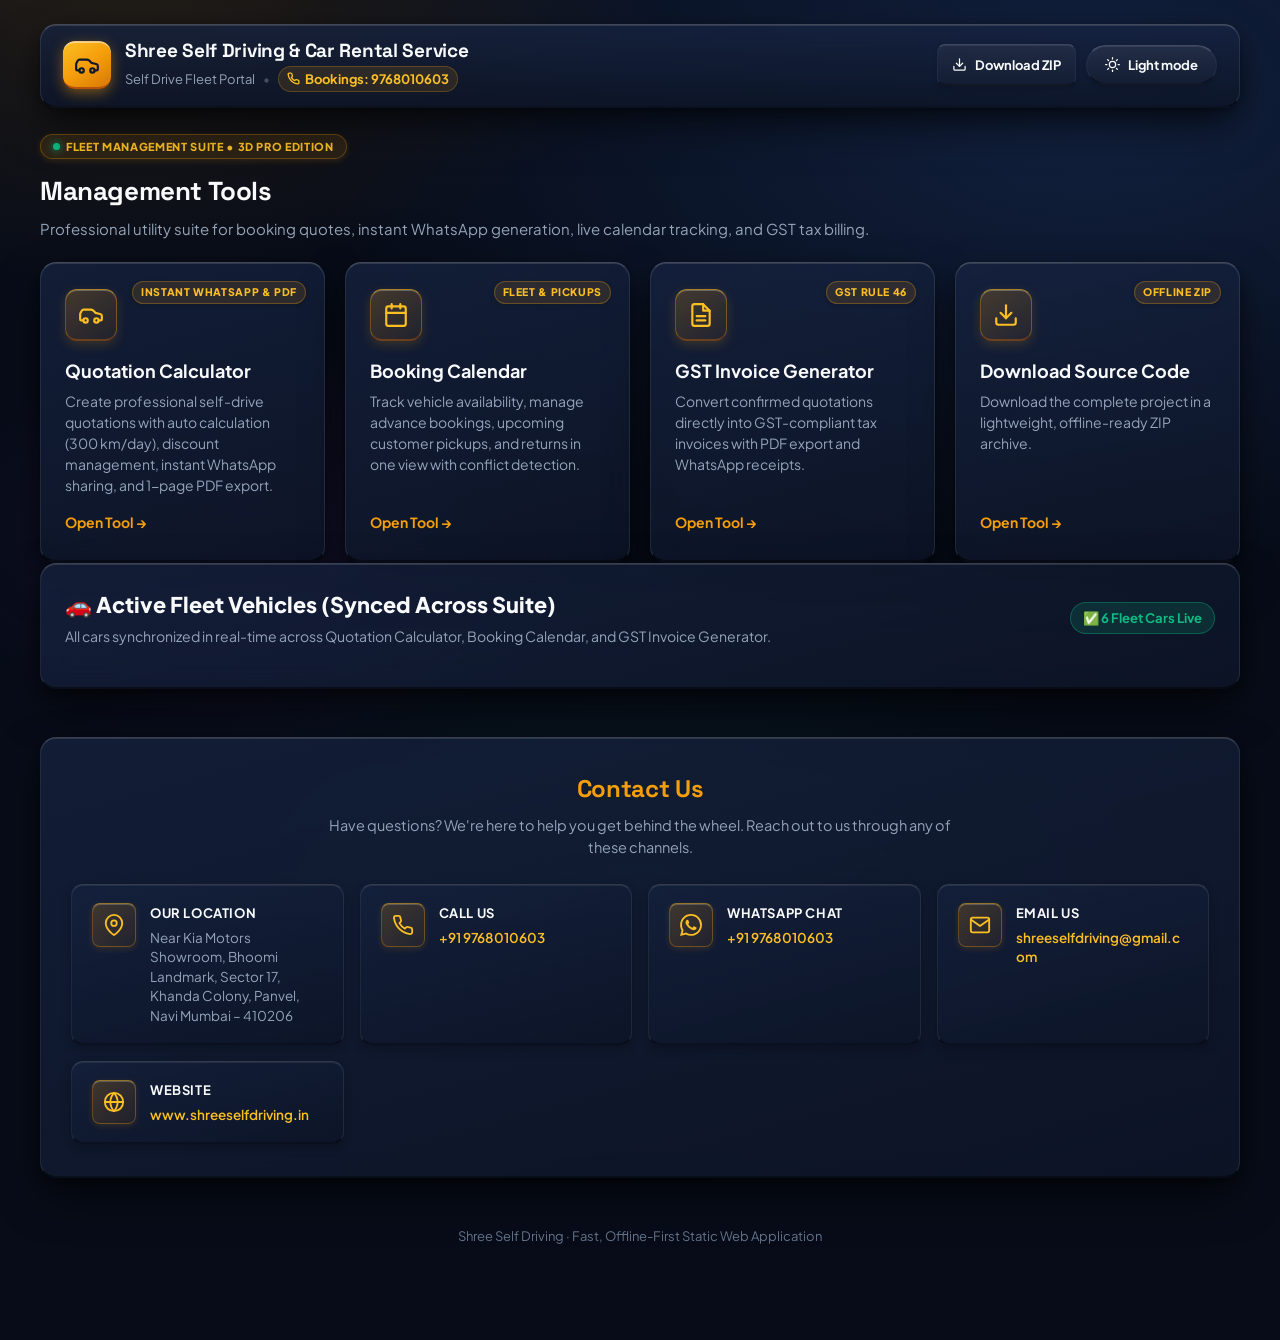
==== commit 89447aa6: "Auto-sync: update project files (2026-11-14 19:53:16)" ====
--- a/index.html
+++ b/index.html
@@ -51,6 +51,25 @@
   </div>
 
   <div class="tool-grid" id="tools"></div>
+
+  <!-- ================= SYNCHRONIZED FLEET SHOWCASE ================= -->
+  <section class="card" style="margin-bottom: 24px; padding: 24px;">
+    <div style="display: flex; justify-content: space-between; align-items: center; margin-bottom: 16px; flex-wrap: wrap; gap: 10px;">
+      <div>
+        <h2 style="font-size: 1.35rem; font-weight: 800; margin: 0; display: flex; align-items: center; gap: 8px;">
+          🚗 Active Fleet Vehicles (Synced Across Suite)
+        </h2>
+        <p style="color: var(--text-muted); font-size: 0.88rem; margin: 4px 0 0;">
+          All cars synchronized in real-time across Quotation Calculator, Booking Calendar, and GST Invoice Generator.
+        </p>
+      </div>
+      <span class="badge" id="fleetBadgeCount" style="background: rgba(16, 185, 129, 0.15); color: var(--emerald); border: 1px solid rgba(16, 185, 129, 0.35); padding: 5px 12px; border-radius: 20px; font-weight: 700; font-size: 0.82rem;">
+        ✅ 6 Fleet Cars Live
+      </span>
+    </div>
+
+    <div class="fleet-grid" id="fleetGrid" style="display: grid; grid-template-columns: repeat(auto-fill, minmax(280px, 1fr)); gap: 16px;"></div>
+  </section>
 
   <!-- ================= CONTACT US ================= -->
   <section class="contact-section card">
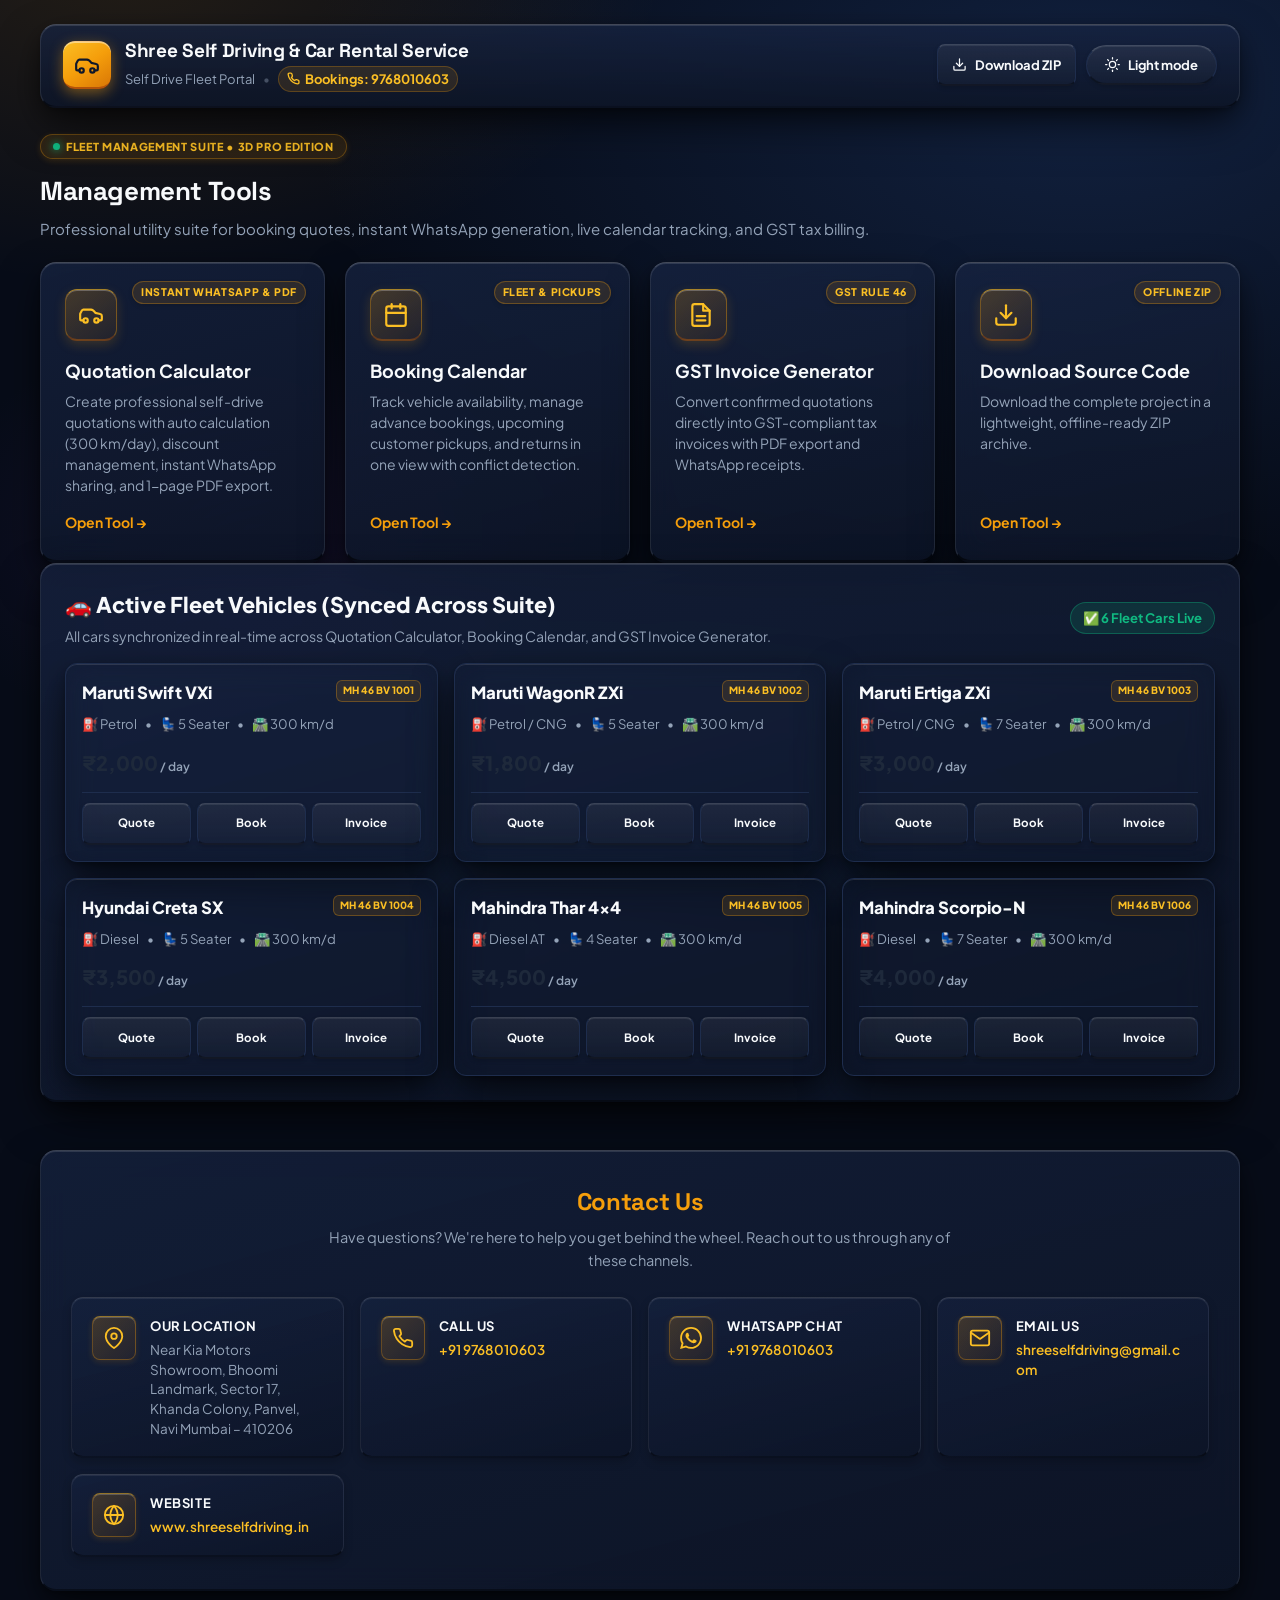
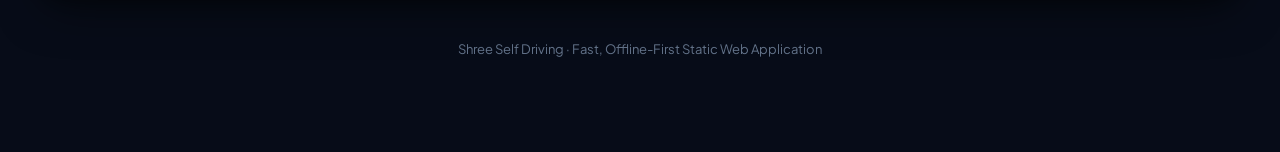
==== commit 70027051: "Auto-sync: update project files (2026-11-14 19:53:56)" ====
--- a/index.html
+++ b/index.html
@@ -129,6 +129,7 @@
   <p class="foot">Shree Self Driving &middot; Fast, Offline-First Static Web Application</p>
 </div>
 
+<script src="calc.js"></script>
 <script>
 (function () {
   'use strict';
@@ -184,6 +185,54 @@
   }).join('');
 
   document.getElementById('tools').innerHTML = html;
+
+  /* Render Synchronized Fleet Grid */
+  function renderFleetGrid() {
+    var RC = window.RentalCalc;
+    var fleet = (RC && RC.loadFleet) ? RC.loadFleet() : [];
+    var badge = document.getElementById('fleetBadgeCount');
+    if (badge) badge.textContent = '✅ ' + fleet.length + ' Fleet Cars Live';
+
+    var grid = document.getElementById('fleetGrid');
+    if (!grid) return;
+
+    var fleetHtml = fleet.map(function (v) {
+      var price = Number(v.ratePerDay) || 0;
+      return '<div class="card" style="background: var(--surface-raised); border: 1px solid var(--border); border-radius: 12px; padding: 16px; display: flex; flex-direction: column; justify-content: space-between;">' +
+        '<div>' +
+          '<div style="display: flex; justify-content: space-between; align-items: flex-start; margin-bottom: 8px;">' +
+            '<h4 style="margin: 0; font-size: 1.05rem; font-weight: 800; color: var(--text);">' + esc(v.name) + '</h4>' +
+            '<span style="font-size: 10px; font-weight: 800; text-transform: uppercase; background: rgba(245,158,11,0.12); color: var(--accent-gold); border: 1px solid rgba(245,158,11,0.3); border-radius: 6px; padding: 2px 6px;">' + esc(v.regNo || 'MH 46 BV') + '</span>' +
+          '</div>' +
+          '<div style="font-size: 0.82rem; color: var(--text-muted); margin-bottom: 12px; display: flex; gap: 8px; flex-wrap: wrap;">' +
+            '<span>⛽ ' + esc(v.fuel || 'Petrol') + '</span> &bull; ' +
+            '<span>💺 ' + esc(v.seats || '5 Seater') + '</span> &bull; ' +
+            '<span>🛣️ ' + esc(v.kmPerDay || '300') + ' km/d</span>' +
+          '</div>' +
+          '<div style="font-size: 1.25rem; font-weight: 900; color: var(--primary); margin-bottom: 14px;">' +
+            '₹' + price.toLocaleString('en-IN') + '<span style="font-size: 0.75rem; font-weight: 600; color: var(--text-muted);"> / day</span>' +
+          '</div>' +
+        '</div>' +
+        '<div style="display: flex; gap: 6px; border-top: 1px solid var(--border); padding-top: 10px;">' +
+          '<a href="quote/index.html?vehName=' + encodeURIComponent(v.name) + '" class="btn ghost" style="flex: 1; padding: 6px 8px; font-size: 11.5px; text-align: center;">Quote</a>' +
+          '<a href="calendar/index.html?vehName=' + encodeURIComponent(v.name) + '" class="btn ghost" style="flex: 1; padding: 6px 8px; font-size: 11.5px; text-align: center;">Book</a>' +
+          '<a href="invoice/index.html?vehName=' + encodeURIComponent(v.name) + '" class="btn ghost" style="flex: 1; padding: 6px 8px; font-size: 11.5px; text-align: center;">Invoice</a>' +
+        '</div>' +
+      '</div>';
+    }).join('');
+
+    grid.innerHTML = fleetHtml;
+  }
+
+  renderFleetGrid();
+
+  window.addEventListener('storage', function (e) {
+    if (window.RentalCalc && e.key === window.RentalCalc.VEH_STORAGE_KEY) {
+      renderFleetGrid();
+    }
+  });
+
+  window.addEventListener('sdr-fleet-updated', renderFleetGrid);
 })();
 </script>
 </body>
